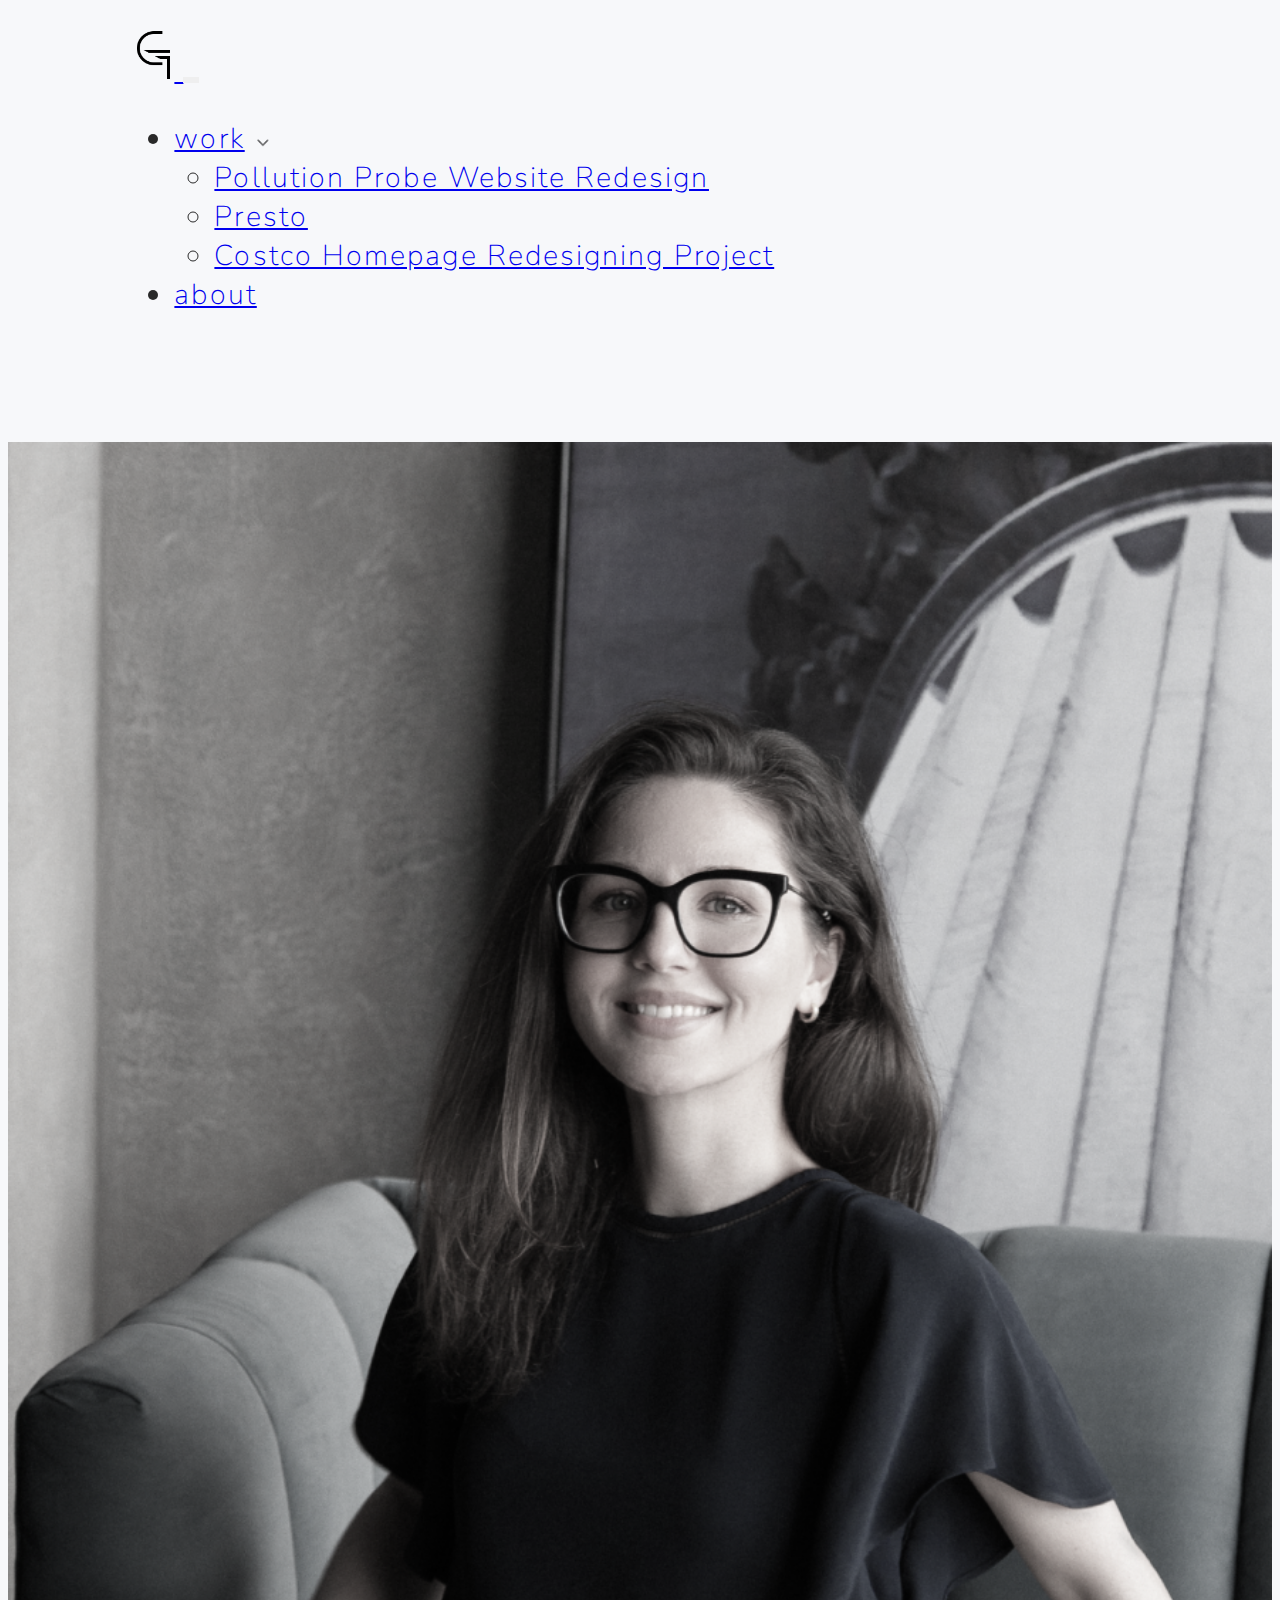
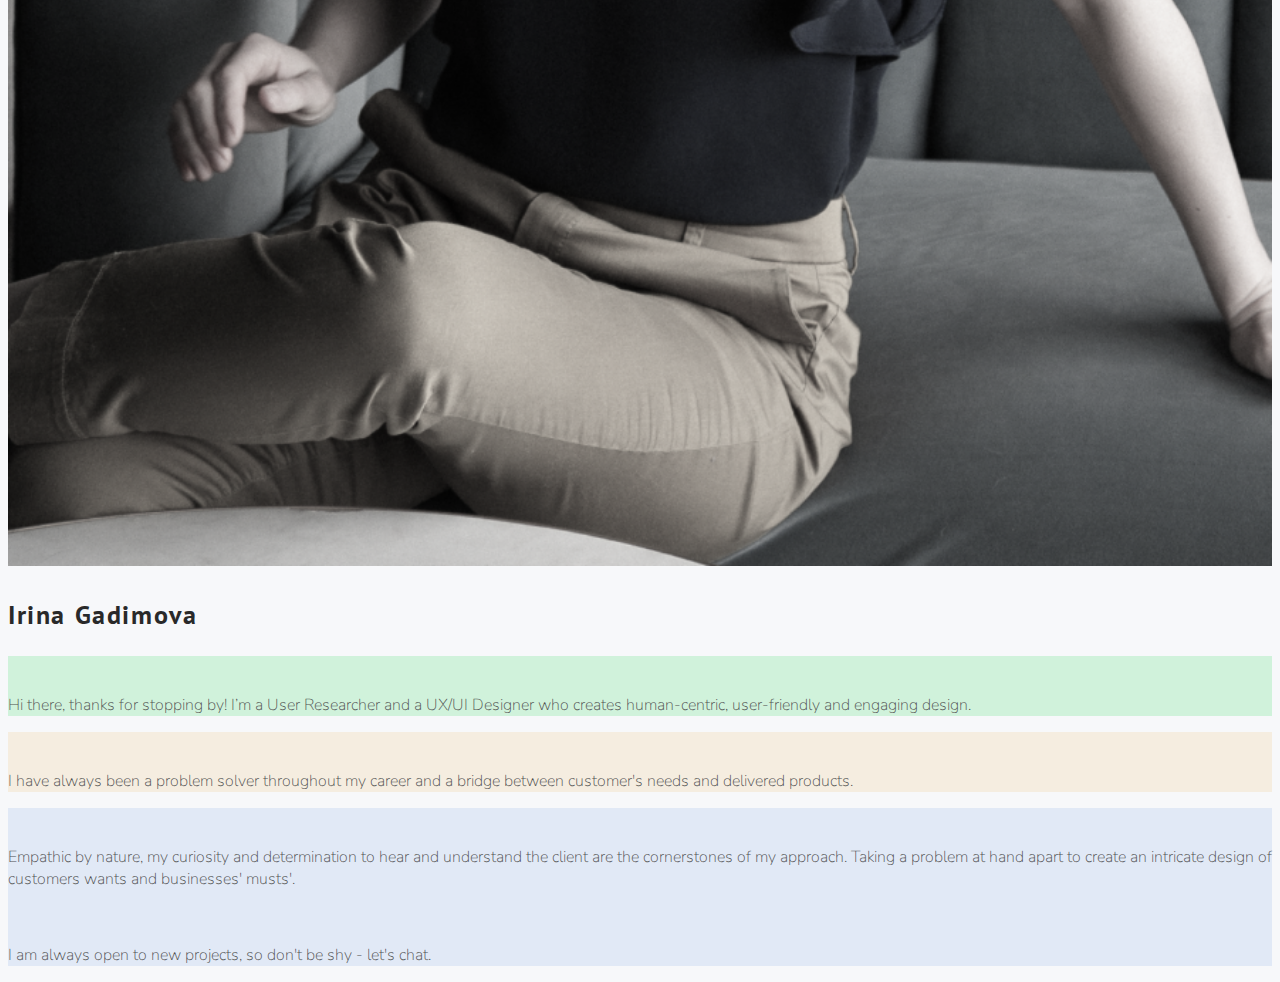
==== Views/about.html @ c242fa66 "changes" ====
<!DOCTYPE html>
<html lang="en">

<head>
    <meta charset="UTF-8">
    <meta http-equiv="X-UA-Compatible" content="IE=edge">
    <meta name="viewport" content="width=device-width, initial-scale=1.0">
    <!-- <link rel="stylesheet" href="https://cdn.jsdelivr.net/npm/uikit@3.7.1/dist/css/uikit.min.css" /> -->
    <!--Bootstrap CSS-->
    <link href="https://cdn.jsdelivr.net/npm/bootstrap@5.0.1/dist/css/bootstrap.min.css" rel="stylesheet"
        integrity="sha384-+0n0xVW2eSR5OomGNYDnhzAbDsOXxcvSN1TPprVMTNDbiYZCxYbOOl7+AMvyTG2x" crossorigin="anonymous">
    <title>IG UX/UI Designer</title>
    <link rel="stylesheet" href="../styles/style.css">
    <link rel="preconnect" href="https://fonts.gstatic.com">
    <link rel="icon" href="../Assets/Images/Logo.png">
    <link rel="preconnect" href="https://fonts.googleapis.com">
    <link rel="preconnect" href="https://fonts.gstatic.com" crossorigin>
    <link href="https://fonts.googleapis.com/css2?family=Nunito:wght@300;400;600;700;800&display=swap" rel="stylesheet">
    <link rel="preconnect" href="https://fonts.googleapis.com">
    <link rel="preconnect" href="https://fonts.gstatic.com" crossorigin>
    <link href="https://fonts.googleapis.com/css2?family=PT+Sans&display=swap" rel="stylesheet">
</head>

<body>
    <section class="main">

        <!--Header-->
        <nav class="navbar navbar-expand-lg navbar-light bg-light">
            <!--margin left here-->
            <div class="container-fluid">
                <a class="navbar-brand" href="../index.html">
                    <img src="../Assets/Images/Logo.png" alt="logo" width="40" height="50">
                </a>
                <button class="navbar-toggler" type="button" data-bs-toggle="collapse" data-bs-target="#navbarNav"
                    aria-controls="navbarNav" aria-expanded="false" aria-label="Toggle navigation">
                    <span class="navbar-toggler-icon"></span>
                </button>
                <div class="collapse navbar-collapse" id="navbarNav">
                    <ul class="navbar-nav ms-auto">
                        <!--ms-auto here to align right-->
                        <li class="nav-item dropdown">
                            <!-- <a class="nav-link active" aria-current="page" href="#">Work</a> -->
                            <a class="nav-link  dropdown-toggle" href="#" id="navbarDropdown" role="button"
                                data-bs-toggle="dropdown" aria-expanded="false">
                                work<img  style="opacity: 60%"id="chevron" src="../Assets/Images/chevron_down.png" alt="chevrone">
                            </a>
                            <ul class="dropdown-menu" aria-labelledby="navbarDropdown">
                                <li><a class="dropdown-item" href="../Views/PollutionProbe.html">Pollution Probe Website
                                        Redesign</a></li>
                                <li><a class="dropdown-item" href="../Views/presto.html">Presto</a></li>
                                <li><a class="dropdown-item" href="../Views/costco.html">Costco Homepage Redesigning
                                        Project</a></li>
                            </ul>
                        </li>
                        <li class="nav-item ">
                            <a class="nav-link active" href="../Views/about.html">about</a>
                        </li>
                    </ul>
                </div>
            </div>
        </nav>
    </section>

    <!--End of Header-->

    <!--Bio-->
    <div class="bio">
        <div class="row f1">
            <div class="offset-md-1 col-md-4 offset-lg-2 col-lg-3">
                <img class="image-fluid" src="../Assets/Images/Profile_img.png" alt="Irina_Gadimova"
                    style='width: 100%;'>
            </div>

            <div class="col-lg-6 col-md-6">
                <h3 class="f2">Irina Gadimova</h3>
                <p class="f3">Hi there, thanks for stopping by! I’m a User Researcher and a UX/UI Designer who
                    creates
                    human-centric, user-friendly
                    and engaging design.</p>

                <p class="f4">I have always been a problem solver throughout my career and a bridge between
                    customer's needs and
                    delivered products.</p>

                <div class="f5">
                    <p>Empathic by nature, my curiosity and determination to hear and understand the client are the
                        cornerstones of my
                        approach. Taking a problem at hand apart to create an intricate design of customers wants
                        and
                        businesses' musts'.</p>

                    <p>I am always open to new projects, so don't be shy - let's chat.</p>
                </div>
                <!-- <ul class="contact">
                    <h5 style=>CONTACT</h5>
                    <li>iriny.gadimova@gmail.com</li>
                    <h5>LINKS</h5>
                    <li>Rèsumè</li>
                    <li>LinkedIn</li>
                    <li>GitHub</li>
                </ul> -->
            </div>


        </div>
    </div>
    <!--End of Bio-->


    <script src="https://cdn.jsdelivr.net/npm/@popperjs/core@2.9.2/dist/umd/popper.min.js"
        integrity="sha384-IQsoLXl5PILFhosVNubq5LC7Qb9DXgDA9i+tQ8Zj3iwWAwPtgFTxbJ8NT4GN1R8p"
        crossorigin="anonymous"></script>
    <script src="https://cdn.jsdelivr.net/npm/bootstrap@5.0.1/dist/js/bootstrap.min.js"
        integrity="sha384-Atwg2Pkwv9vp0ygtn1JAojH0nYbwNJLPhwyoVbhoPwBhjQPR5VtM2+xf0Uwh9KtT"
        crossorigin="anonymous"></script>
    <script src="../Scripts/main.js"></script>


    </section>
</body>


</html>
---- styles/style.css ----
/* Global Styles */
html {
    font-size: 16px;
    letter-spacing: 2%;
    color: #292929;
}

body {
    font-family: 'Nunito', sans-serif;
    background-color: #F7F8FA;
}

.main {
    margin-left: 10%;
    margin-right: 10%;
}

h1 {
    font-weight: 100;
    font-size: 1.8rem;
    letter-spacing: 0.1rem;
    line-height: 140%;
}


h3 {
    font-size: 1.6rem;
    letter-spacing: 0.1rem;
    font-family: 'PT Sans', sans-serif;
    font-weight: 700;
}

h5 {
    font-size: 1rem;
    font-family: 'PT Sans', sans-serif;
    padding-top: 2rem;
    padding-bottom: 0.3rem;
    letter-spacing: 0.1rem;
}

h4 {
    padding: 1.5rem;
}

p {
    font-family: 'Nunito', sans-serif;
    ;
    font-weight: 200;
    font-size: 1rem;
    color: #4E4E4E;
    padding-top: 3%;
}

.f3-text {
    padding-left: 8%;
}

.f4-text {
    padding-right: 8%;
}

.f5-text {
    padding-left: 8%;
}

/* ul:not(.navbar-nav) {
    font-family: 'Lato', sans-serif;
    font-weight: 300;
    font-size: 1rem;
} */


.line-through {
    text-decoration: line-through 2px;
}



.bio ul {
    margin: 0px;
}

.bio ul h5 {
    padding-top: 1rem;

}

.bio li {
    list-style-type: none;
    padding: 0.5rem;
}



@media (max-width: 750px) {
    html {
        font-size: 16px;
    }
}

@media (max-width: 610px) {
    html {
        font-size: 12px;
    }


}

.dropdown-toggle::after {
    display: none;
}

/* End of Global Styles */



/* Navigation */
nav {
    letter-spacing: 0.130rem;
    font-size: 1.8rem;
    margin-top: 3%;
    margin-bottom: 1%;
    font-weight: 200;
}

.nav-link {
    padding-left: 0 !important;
    padding-right: 0 !important;
    margin-right: 40px !important;
}

.dropdown-menu {
    background-color: #F7F8FA;


}

button {
    margin-top: 1%;

}


/* End of Navigation */

/* Intro */

.container-intro {
    margin-bottom: 8rem;
}

/* End of Intro */
/* Hero Box */
.h5-homepage {
    margin-top: 5rem;
    color: grey;
}

#cn {
    height: 1.7rem;
    vertical-align: baseline;
}



.bounce:hover {
    animation: bounce 0.3s infinite 0.5s alternate;
    /* animation: name duration timing-function delay iteration-count direction fill-mode; */
}


.icons {
    transition: all 0.3s ease-in-out;

}

.icons:hover {
    transform: scale(1.2);
    cursor: pointer;
}

@keyframes bounce {
    0% {
        transform: translateY(0) rotateX(20deg);
    }

    100% {
        transform: translateY(-10px) rotateX(0deg);
    }
}



/* ff */
#chevron {
    height: 1.2rem;
    vertical-align: middle;
    margin-left: 0.5rem;
}

.chevron-right {
    height: 1.15rem;
    vertical-align: text-top;
}

.zoom {
    transition: 0.3s;
}

.zoom:hover {
    transform: scale(1.1);
    transition: all 0.3s ease-in-out;
}



/* End of Hero Box */


/* Footer */
.footer {
    transition-delay: 1s;
    margin-top: 10rem;
    transition-duration: 0.5s;
    opacity: 0;
    padding-bottom: 4rem
}

.project {
    font-size: 1.5rem;
    color: rgb(59, 59, 59);
    text-decoration: none;
}

.project:hover {
    font-weight: 500;
    color: black
}

.new-link a {
    text-decoration: none;
    border-bottom: 0.1rem solid #adaead;
    margin-top: 1rem;
    font-size: 1rem;
    color: #515459;
    transition: all 0.2s ease-in-out;

}

.new-link a:hover {
    border-bottom: 0.1rem solid #140871;
    color: #140871;
}

.btn.new-link {
    margin-left: 0px;
    padding: 0px;
}


.email-link {
    font-size: 1.1rem;
    text-decoration: none;
    text-transform: uppercase;
    color: rgb(62, 62, 62);
}

.email-link:hover {
    font-weight: 500;

    color: rgb(20, 20, 20);
}

.low_footer {
    background-color: #140871;
    text-align: center;
    margin-top: 10rem;
    padding-bottom: 1rem;

}

.h3-footer {
    padding-top: 2rem;
    padding-bottom: 3.5rem;
    color: #E6E9F8;
}

.email-link {
    color: #bec2d3;
    font-family: 'Nunito', sans-serif;
    text-transform: lowercase;
}

.email-link:hover {
    color: rgb(182, 187, 238);
}

.resume {
    margin-top: 0.5rem;
}

.email {
    margin-top: 1rem;
}



/* End of Footer */

/* Case Study Buttons */
.p-probe,
.presto,
.costco {
    text-decoration: none;
    text-transform: uppercase;
    font-weight: 500;
    transition: all 0.1s;
}

.p-probe img {
    transition: all 0.1s;
}

.p-probe:hover img {

    transform: scale(1.5);
}

.p-probe:hover,
.presto:hover,
.costco:hover {}

/* Cards */
.card {
    padding: 3rem;
    background-color: #F7F8FA;
    margin-top: 2rem;
    border: hidden;
}

.card h3 {
    padding-top: 10%;
}

/* End of Cards */

.pp-first {
    margin-top: 2.5rem;
    margin-bottom: 2.5rem;
}

.dropdown-menu {
    transition: all 0.5s;
}

/* About */
.bio {
    margin-top: 8rem;
}

ul contact {
    margin: 5%;
}

/* End of About */




/* Mobile view */
@media (max-width: 767px) {
    .bio .image-fluid {
        width: 50% !important;
    }
}


/* Animations */
.bio {
    transition: all 0.5s;
    opacity: 0;
}

.f1,
.f2,
.f3,
.f4,
.f5 {
    transition-duration: 0.7s;
    opacity: 0;
}

.f1 {
    transition-delay: 0;
}

.f2 {
    transition-delay: 0.2s;
}

.f3 {
    background-color: #D0F2DB;
    transition-delay: 0.4s;
}

.f4 {
    background-color: #F5EDE0;
    transition-delay: 0.6s;
}

.f5 {
    background-color: #E1E9F6;
    transition-delay: 0.8s;
}

.navbar-brand:hover {
    transform: scale(1.2);
    transition: all 0.2s;

}


/* EXPERIMENTAL */

.ig {
    font-weight: bold;
    color: #140871;
    background-image: -webkit-linear-gradient(92deg, #1eff00, #ff0202);
    -webkit-background-clip: text;
    -webkit-text-fill-color: transparent;
    -webkit-animation: hue 6s infinite linear;
}

@-webkit-keyframes hue {
    from {
        -webkit-filter: hue-rotate(0deg);
    }

    to {
        -webkit-filter: hue-rotate(360deg);
    }
}

@media (max-width: 500px) {
    .brand_icon {
        width: 30px;
        height: 35px;
    }
}

.navbar-light .navbar-toggler {
    color: rgb(0 0 0 / 0%);
    border-color: rgba(255, 255, 255, 0);
}

.navbar-toggler {
    font-size: 2.0rem !important;
}
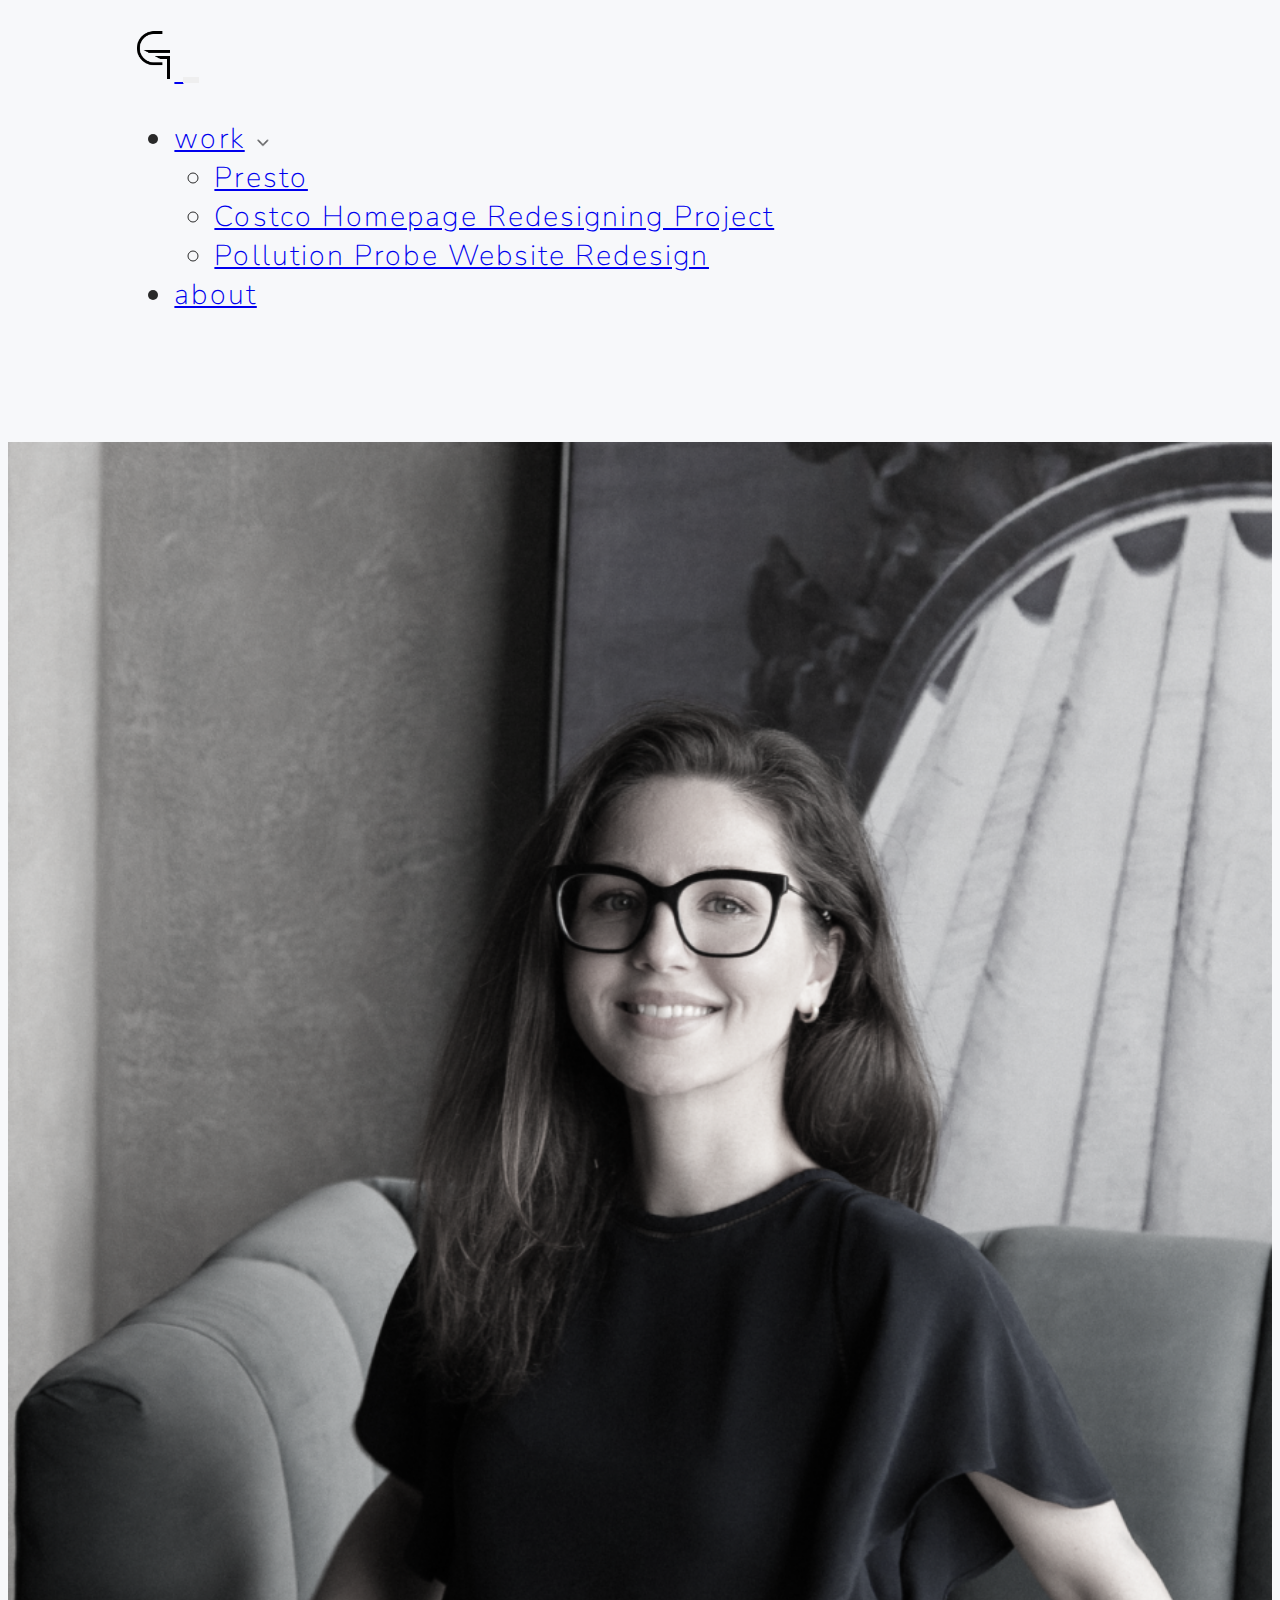
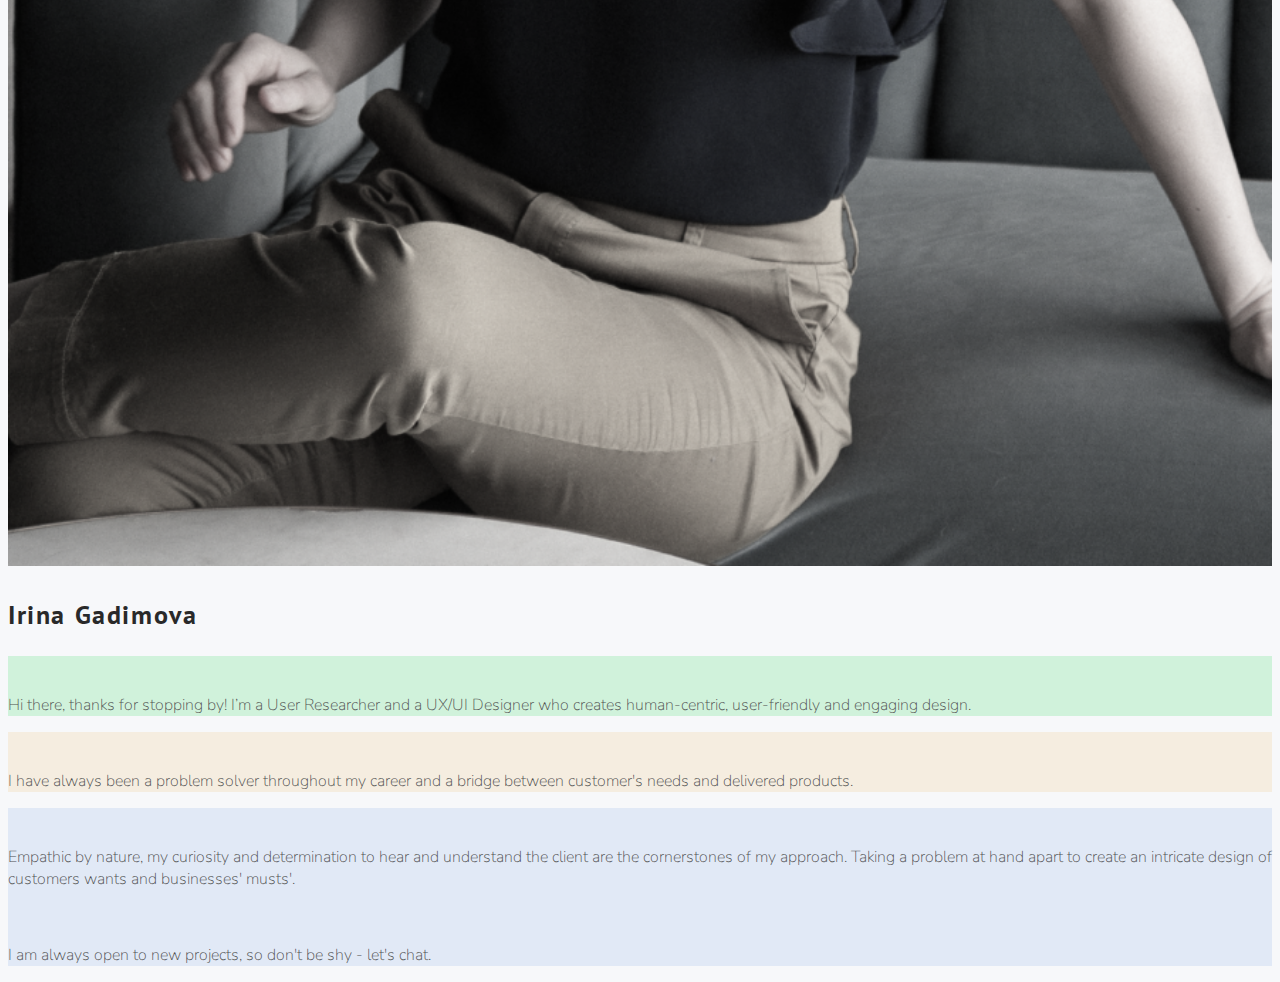
==== commit 61a6bed9: "fixed issues with ul" ====
--- a/Views/about.html
+++ b/Views/about.html
@@ -42,14 +42,15 @@
                             <!-- <a class="nav-link active" aria-current="page" href="#">Work</a> -->
                             <a class="nav-link  dropdown-toggle" href="#" id="navbarDropdown" role="button"
                                 data-bs-toggle="dropdown" aria-expanded="false">
-                                work<img  style="opacity: 60%"id="chevron" src="../Assets/Images/chevron_down.png" alt="chevrone">
+                                work<img style="opacity: 60%" id="chevron" src="../Assets/Images/chevron_down.png"
+                                    alt="chevrone">
                             </a>
                             <ul class="dropdown-menu" aria-labelledby="navbarDropdown">
-                                <li><a class="dropdown-item" href="../Views/PollutionProbe.html">Pollution Probe Website
+                                <li><a class="dropdown-item" href="./presto.html">Presto</a></li>
+                                <li><a class="dropdown-item" href="./costco.html">Costco Homepage Redesigning
+                                        Project</a></li>
+                                <li><a class="dropdown-item" href="./PollutionProbe.html">Pollution Probe Website
                                         Redesign</a></li>
-                                <li><a class="dropdown-item" href="../Views/presto.html">Presto</a></li>
-                                <li><a class="dropdown-item" href="../Views/costco.html">Costco Homepage Redesigning
-                                        Project</a></li>
                             </ul>
                         </li>
                         <li class="nav-item ">
--- a/styles/style.css
+++ b/styles/style.css
@@ -223,7 +223,6 @@
     margin-top: 10rem;
     transition-duration: 0.5s;
     opacity: 0;
-    padding-bottom: 4rem
 }
 
 .project {
@@ -455,4 +454,58 @@
 
 .navbar-toggler {
     font-size: 2.0rem !important;
+}
+
+.footer_lets {
+    font-family: Avenir Next;
+    font-style: normal;
+    font-weight: 500;
+    font-size: 2.5rem;
+    text-transform: capitalize;
+    color: #140871;
+}
+
+.footer_contact {
+    font-family: Avenir Next;
+    font-style: normal;
+    font-weight: normal;
+    font-size: 1.3rem;
+    letter-spacing: 0.05em;
+    color: #140871;
+    margin-bottom: 3.5rem;
+    margin-top: 1.5rem;
+}
+
+.footer_contact .email {
+    font-family: Avenir Next;
+    font-style: normal;
+    font-weight: normal;
+    font-size: 1.3rem;
+    text-decoration-line: underline;
+    text-transform: lowercase;
+    color: #000000;
+    margin-left: 1.5rem;
+}
+
+.footer_contact .email:hover {
+    color: #4E4E4E
+}
+
+.lower_footer {
+    color: #F7F8FA;
+    background: #140871;
+}
+
+.lower_footer .join {
+    margin-top: 3rem;
+    margin-bottom: 2rem;
+    font-family: Avenir Next;
+    font-style: normal;
+    font-weight: 500;
+    font-size: 1.3rem;
+    text-transform: lowercase;
+}
+
+.lower_footer .links {
+    margin-bottom: 4rem;
 }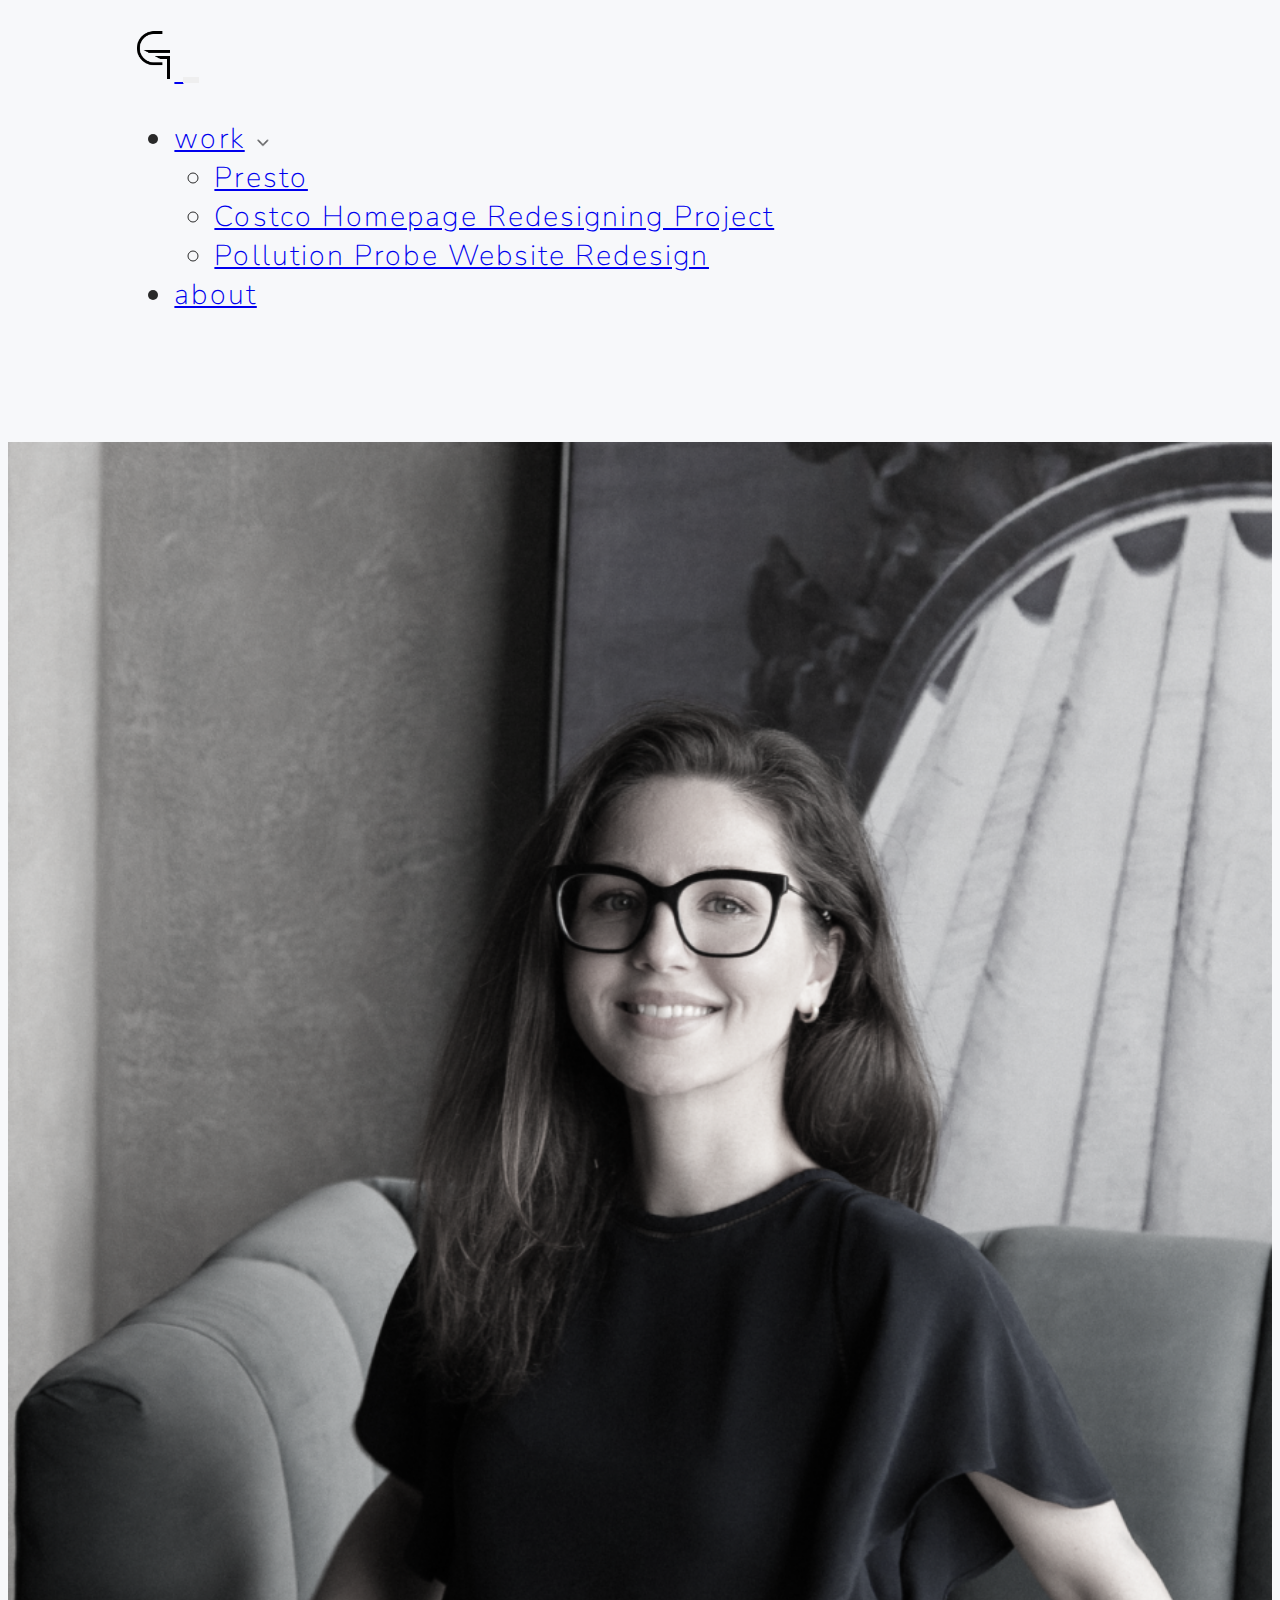
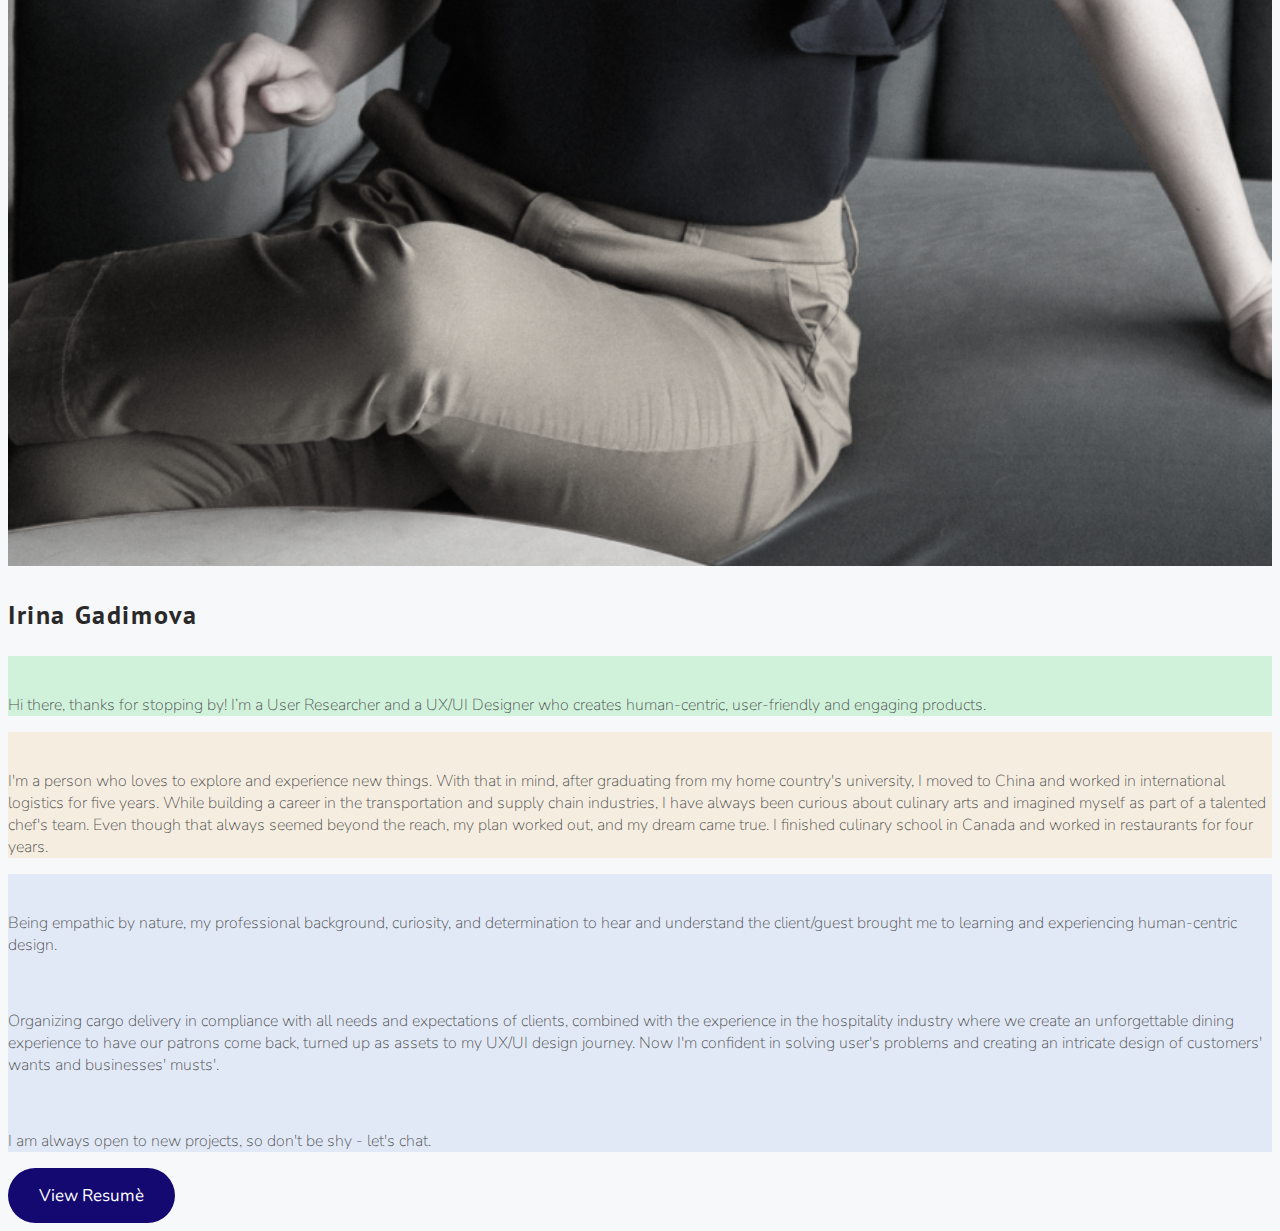
==== commit 0db6bbe2: "added bio" ====
--- a/Views/about.html
+++ b/Views/about.html
@@ -5,11 +5,9 @@
     <meta charset="UTF-8">
     <meta http-equiv="X-UA-Compatible" content="IE=edge">
     <meta name="viewport" content="width=device-width, initial-scale=1.0">
-    <!-- <link rel="stylesheet" href="https://cdn.jsdelivr.net/npm/uikit@3.7.1/dist/css/uikit.min.css" /> -->
-    <!--Bootstrap CSS-->
+    <title>IG UX/UI Designer</title>
     <link href="https://cdn.jsdelivr.net/npm/bootstrap@5.0.1/dist/css/bootstrap.min.css" rel="stylesheet"
         integrity="sha384-+0n0xVW2eSR5OomGNYDnhzAbDsOXxcvSN1TPprVMTNDbiYZCxYbOOl7+AMvyTG2x" crossorigin="anonymous">
-    <title>IG UX/UI Designer</title>
     <link rel="stylesheet" href="../styles/style.css">
     <link rel="preconnect" href="https://fonts.gstatic.com">
     <link rel="icon" href="../Assets/Images/Logo.png">
@@ -19,6 +17,7 @@
     <link rel="preconnect" href="https://fonts.googleapis.com">
     <link rel="preconnect" href="https://fonts.gstatic.com" crossorigin>
     <link href="https://fonts.googleapis.com/css2?family=PT+Sans&display=swap" rel="stylesheet">
+    
 </head>
 
 <body>
@@ -77,21 +76,29 @@
                 <p class="f3">Hi there, thanks for stopping by! I’m a User Researcher and a UX/UI Designer who
                     creates
                     human-centric, user-friendly
-                    and engaging design.</p>
+                    and engaging products.</p>
 
-                <p class="f4">I have always been a problem solver throughout my career and a bridge between
-                    customer's needs and
-                    delivered products.</p>
+                <p class="f4">I'm a person who loves to explore and experience new things. With that in mind, after graduating from my home country's
+                university, I moved to China and worked in international logistics for five years. While building a career in the
+                transportation and supply chain industries, I have always been curious about culinary arts and imagined myself as part
+                of a talented chef's team. Even though that always seemed beyond the reach, my plan worked out, and my dream came true.
+                I finished culinary school in Canada and worked in restaurants for four years.</p>
 
                 <div class="f5">
-                    <p>Empathic by nature, my curiosity and determination to hear and understand the client are the
-                        cornerstones of my
-                        approach. Taking a problem at hand apart to create an intricate design of customers wants
-                        and
-                        businesses' musts'.</p>
+                    <p>Being empathic by nature, my professional background, curiosity, and determination to hear and understand the
+                    client/guest brought me to learning and experiencing human-centric design.</p>
+
+                    <p>Organizing cargo delivery in compliance with all needs and expectations of clients, combined with the experience in the
+                    hospitality industry where we create an unforgettable dining experience to have our patrons come back, turned up as
+                    assets to my UX/UI design journey. Now I'm confident in solving user's problems and creating an intricate design of
+                    customers' wants and businesses' musts'.</p>
 
                     <p>I am always open to new projects, so don't be shy - let's chat.</p>
                 </div>
+                <div>
+                    <a href="#" class="myButton">View Resumè</a>
+                </div>
+
                 <!-- <ul class="contact">
                     <h5 style=>CONTACT</h5>
                     <li>iriny.gadimova@gmail.com</li>
--- a/styles/style.css
+++ b/styles/style.css
@@ -360,6 +360,28 @@
 ul contact {
     margin: 5%;
 }
+
+.myButton {
+	background-color:#140871;
+	border-radius:42px;
+	display:inline-block;
+	cursor:pointer;
+	color:#ffffff;
+	font-family:'Nunito', sans-serif;
+	font-size:17px;
+	padding:16px 31px;
+	text-decoration:none;
+}
+.myButton:hover {
+	background-color:#5cbf2a;
+    color: white;
+}
+.myButton:active {
+	position:relative;
+	top:1px;
+}
+
+        
 
 /* End of About */
 
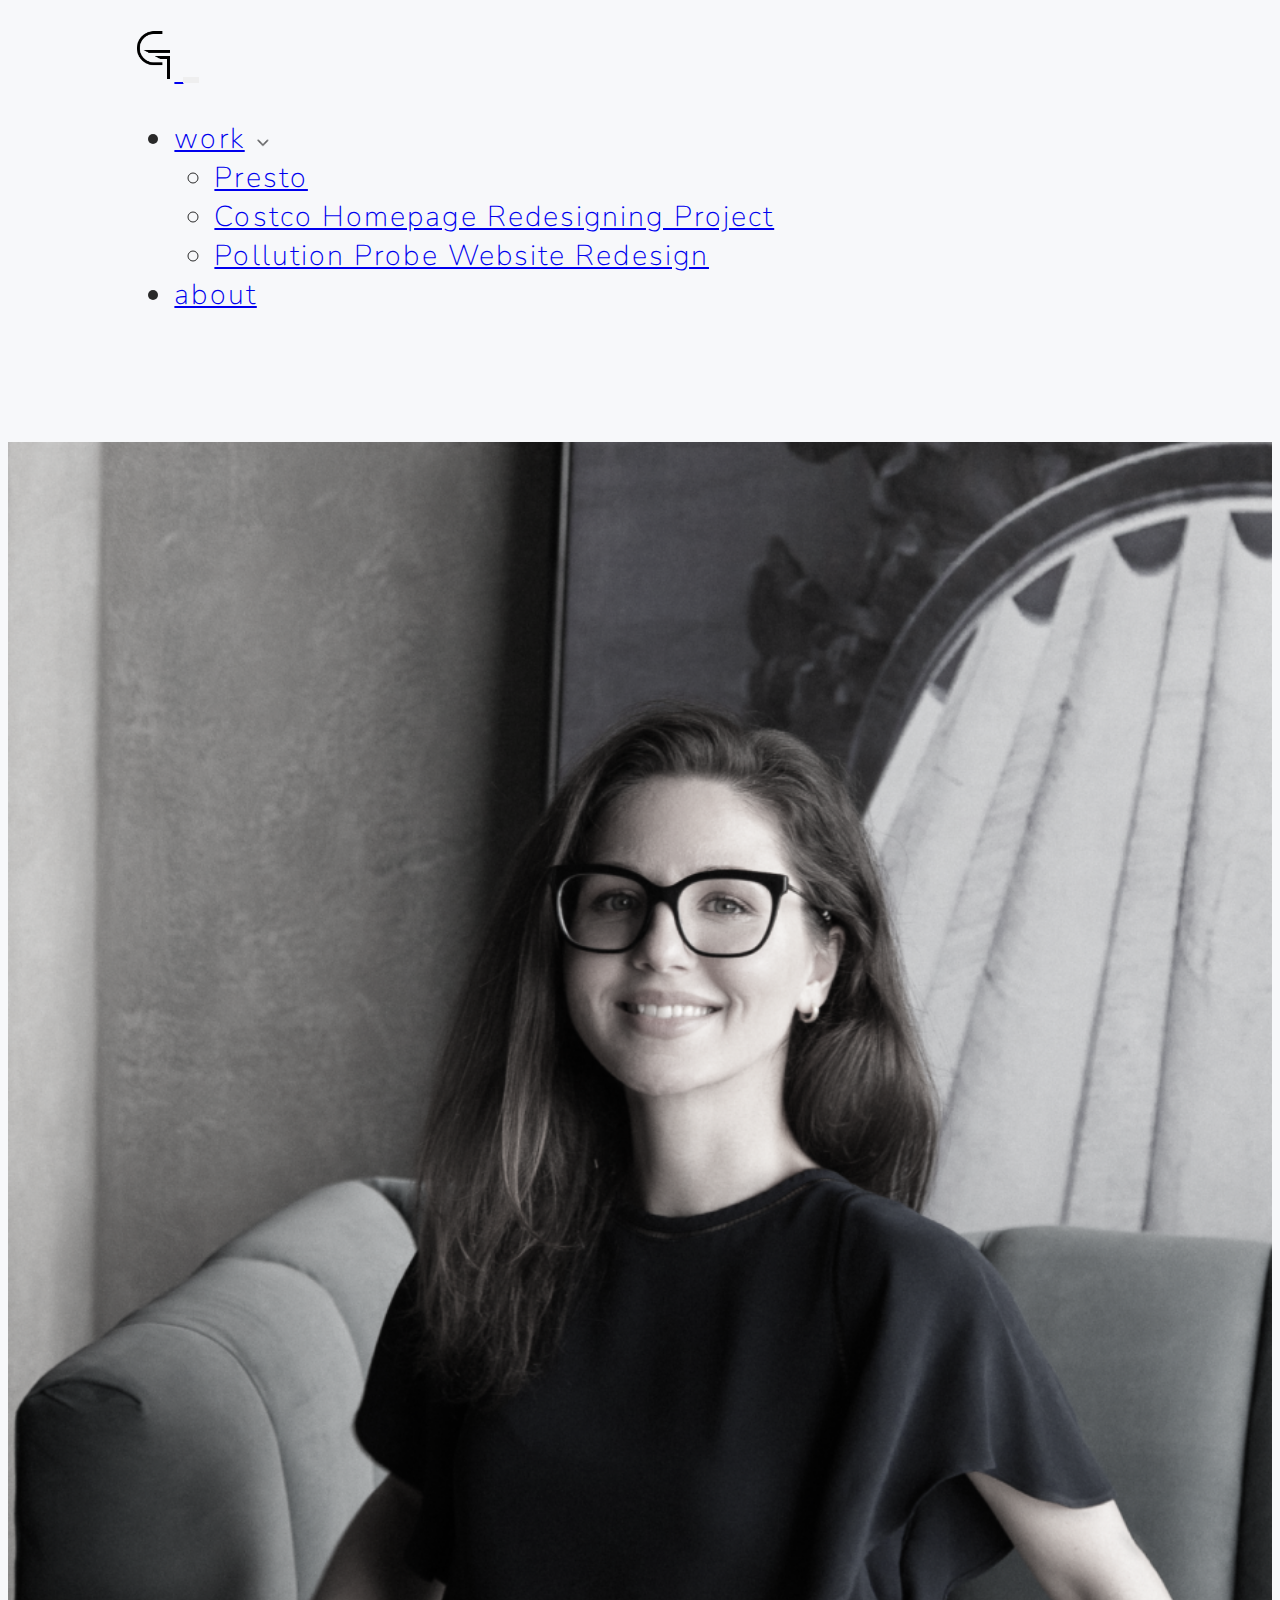
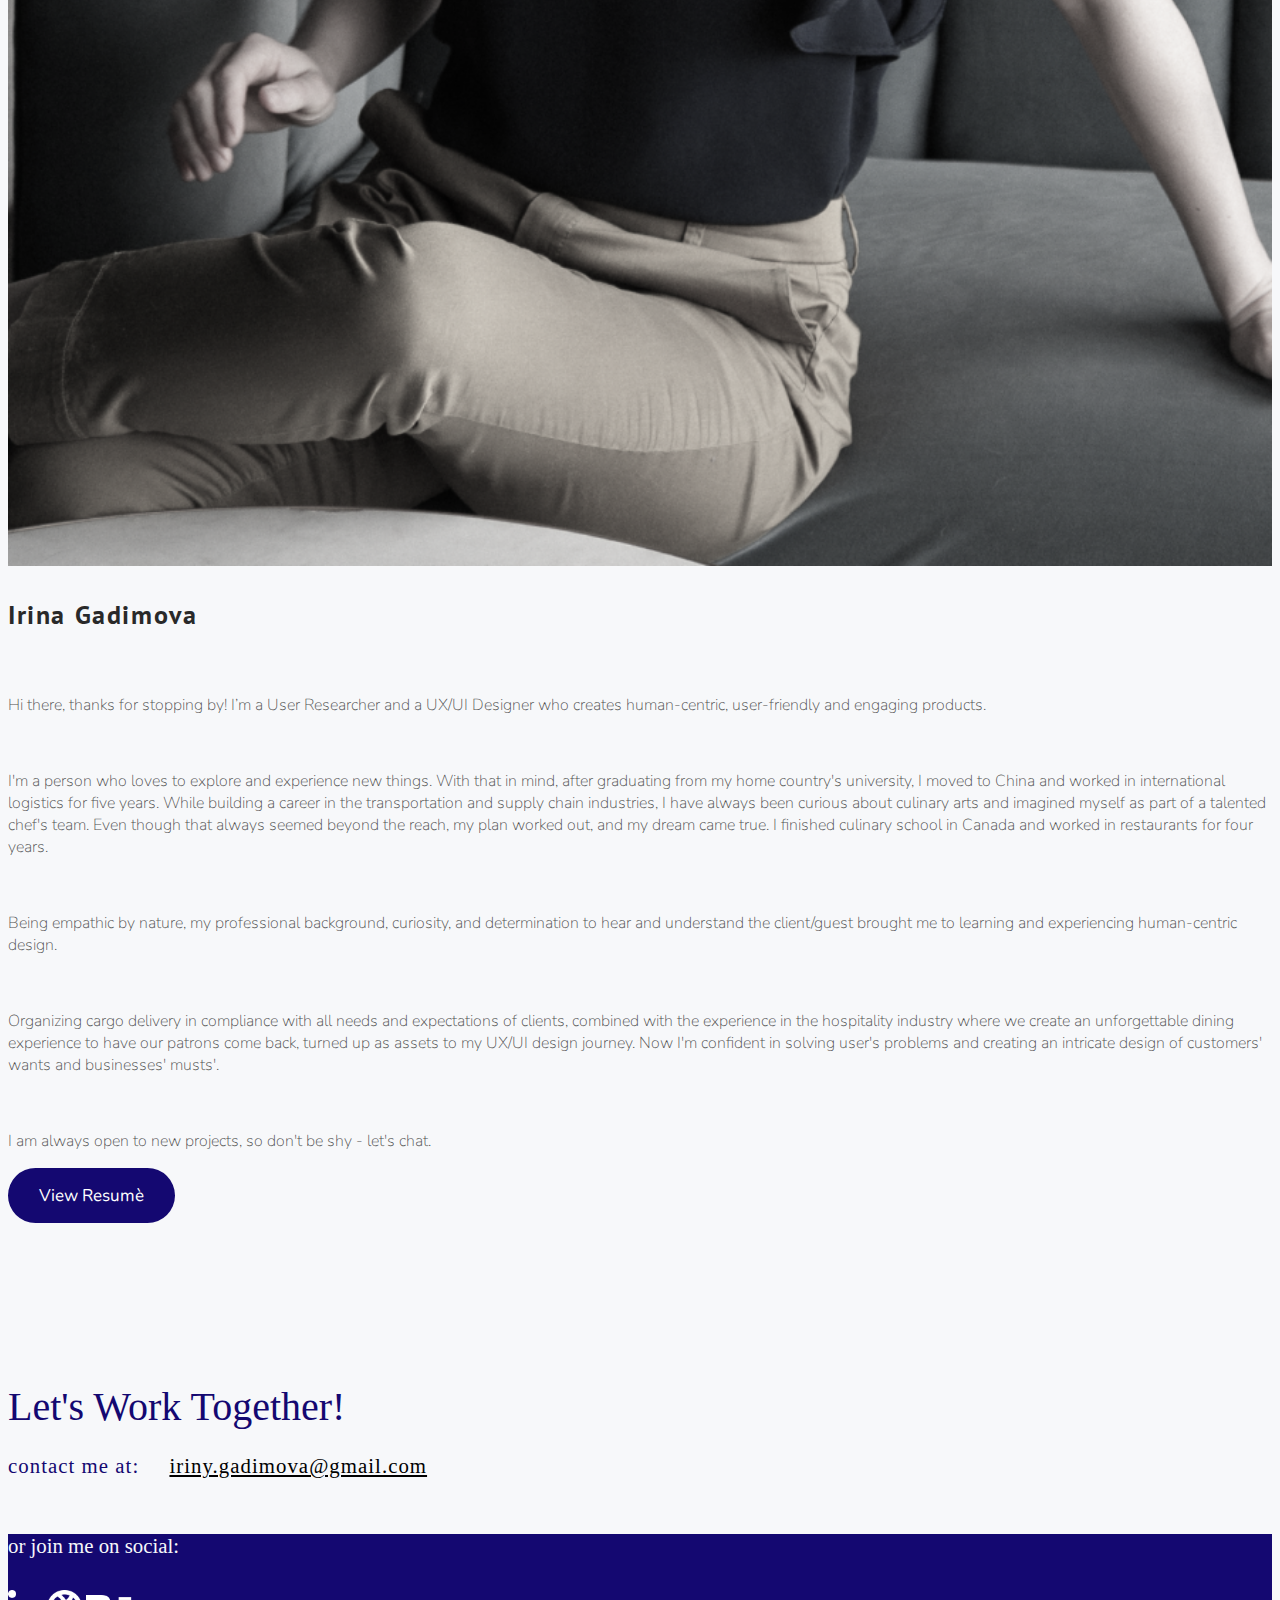
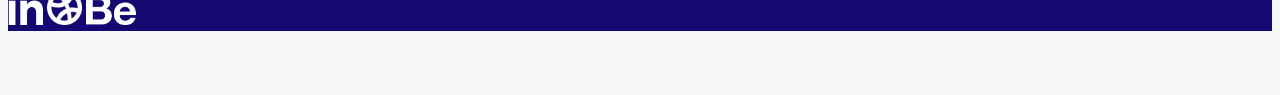
==== commit 25a42ad3: "added footer + changed persona imgs" ====
--- a/Views/about.html
+++ b/Views/about.html
@@ -17,7 +17,7 @@
     <link rel="preconnect" href="https://fonts.googleapis.com">
     <link rel="preconnect" href="https://fonts.gstatic.com" crossorigin>
     <link href="https://fonts.googleapis.com/css2?family=PT+Sans&display=swap" rel="stylesheet">
-    
+
 </head>
 
 <body>
@@ -78,20 +78,28 @@
                     human-centric, user-friendly
                     and engaging products.</p>
 
-                <p class="f4">I'm a person who loves to explore and experience new things. With that in mind, after graduating from my home country's
-                university, I moved to China and worked in international logistics for five years. While building a career in the
-                transportation and supply chain industries, I have always been curious about culinary arts and imagined myself as part
-                of a talented chef's team. Even though that always seemed beyond the reach, my plan worked out, and my dream came true.
-                I finished culinary school in Canada and worked in restaurants for four years.</p>
+                <p class="f4">I'm a person who loves to explore and experience new things. With that in mind, after
+                    graduating from my home country's
+                    university, I moved to China and worked in international logistics for five years. While building a
+                    career in the
+                    transportation and supply chain industries, I have always been curious about culinary arts and
+                    imagined myself as part
+                    of a talented chef's team. Even though that always seemed beyond the reach, my plan worked out, and
+                    my dream came true.
+                    I finished culinary school in Canada and worked in restaurants for four years.</p>
 
                 <div class="f5">
-                    <p>Being empathic by nature, my professional background, curiosity, and determination to hear and understand the
-                    client/guest brought me to learning and experiencing human-centric design.</p>
+                    <p>Being empathic by nature, my professional background, curiosity, and determination to hear and
+                        understand the
+                        client/guest brought me to learning and experiencing human-centric design.</p>
 
-                    <p>Organizing cargo delivery in compliance with all needs and expectations of clients, combined with the experience in the
-                    hospitality industry where we create an unforgettable dining experience to have our patrons come back, turned up as
-                    assets to my UX/UI design journey. Now I'm confident in solving user's problems and creating an intricate design of
-                    customers' wants and businesses' musts'.</p>
+                    <p>Organizing cargo delivery in compliance with all needs and expectations of clients, combined with
+                        the experience in the
+                        hospitality industry where we create an unforgettable dining experience to have our patrons come
+                        back, turned up as
+                        assets to my UX/UI design journey. Now I'm confident in solving user's problems and creating an
+                        intricate design of
+                        customers' wants and businesses' musts'.</p>
 
                     <p>I am always open to new projects, so don't be shy - let's chat.</p>
                 </div>
@@ -114,6 +122,39 @@
     </div>
     <!--End of Bio-->
 
+    <!-- Footer -->
+    <div class="footer">
+        <div class="row">
+            <div class="d-flex justify-content-center footer_lets">
+                <span>Let's work together!</span>
+            </div>
+            <div class="d-flex justify-content-center footer_contact">
+                <span>contact me at: <a href="mailto:iriny.gadimova@gmail.com"
+                        class="email">iriny.gadimova@gmail.com</a></span>
+            </div>
+        </div>
+    </div>
+    <div class="row lower_footer">
+        <div class="col-1 col-md-4"></div>
+        <div class="col-10 col-md-4">
+            <div class="d-flex justify-content-center join">
+                <span>or join me on social:</span>
+            </div>
+            <div class="d-flex justify-content-evenly links">
+                <a class="navbar-brand" target="_blank" href="https://www.linkedin.com/in/irinagadimova/">
+                    <img src="../Assets/Images/linkedin_icon.png" alt="logo" width="35" height="35">
+                </a>
+                <a class="navbar-brand" target="_blank" href="https://dribbble.com/Irinagdm/shots">
+                    <img src="../Assets/Images/dribbble_icon.png" alt="logo" width="35" height="35">
+                </a>
+                <a class="navbar-brand" target="_blank" href="https://www.behance.net/irinagadimova">
+                    <img src="../Assets/Images/behance-icon.png" alt="logo" width="50" height="30">
+                </a>
+            </div>
+        </div>
+        <div class="col-1 col-md-4"></div>
+    </div>
+
 
     <script src="https://cdn.jsdelivr.net/npm/@popperjs/core@2.9.2/dist/umd/popper.min.js"
         integrity="sha384-IQsoLXl5PILFhosVNubq5LC7Qb9DXgDA9i+tQ8Zj3iwWAwPtgFTxbJ8NT4GN1R8p"
--- a/styles/style.css
+++ b/styles/style.css
@@ -236,7 +236,13 @@
     color: black
 }
 
-.new-link a {
+@media (max-width: 550px) {
+    .project {
+        font-size: 1.2rem;
+    }
+}
+
+project .new-link a {
     text-decoration: none;
     border-bottom: 0.1rem solid #adaead;
     margin-top: 1rem;
@@ -362,26 +368,28 @@
 }
 
 .myButton {
-	background-color:#140871;
-	border-radius:42px;
-	display:inline-block;
-	cursor:pointer;
-	color:#ffffff;
-	font-family:'Nunito', sans-serif;
-	font-size:17px;
-	padding:16px 31px;
-	text-decoration:none;
-}
+    background-color: #140871;
+    border-radius: 42px;
+    display: inline-block;
+    cursor: pointer;
+    color: #ffffff;
+    font-family: 'Nunito', sans-serif;
+    font-size: 17px;
+    padding: 16px 31px;
+    text-decoration: none;
+}
+
 .myButton:hover {
-	background-color:#5cbf2a;
+    background-color: #5cbf2a;
     color: white;
 }
+
 .myButton:active {
-	position:relative;
-	top:1px;
-}
-
-        
+    position: relative;
+    top: 1px;
+}
+
+
 
 /* End of About */
 
@@ -420,17 +428,14 @@
 }
 
 .f3 {
-    background-color: #D0F2DB;
     transition-delay: 0.4s;
 }
 
 .f4 {
-    background-color: #F5EDE0;
     transition-delay: 0.6s;
 }
 
 .f5 {
-    background-color: #E1E9F6;
     transition-delay: 0.8s;
 }
 
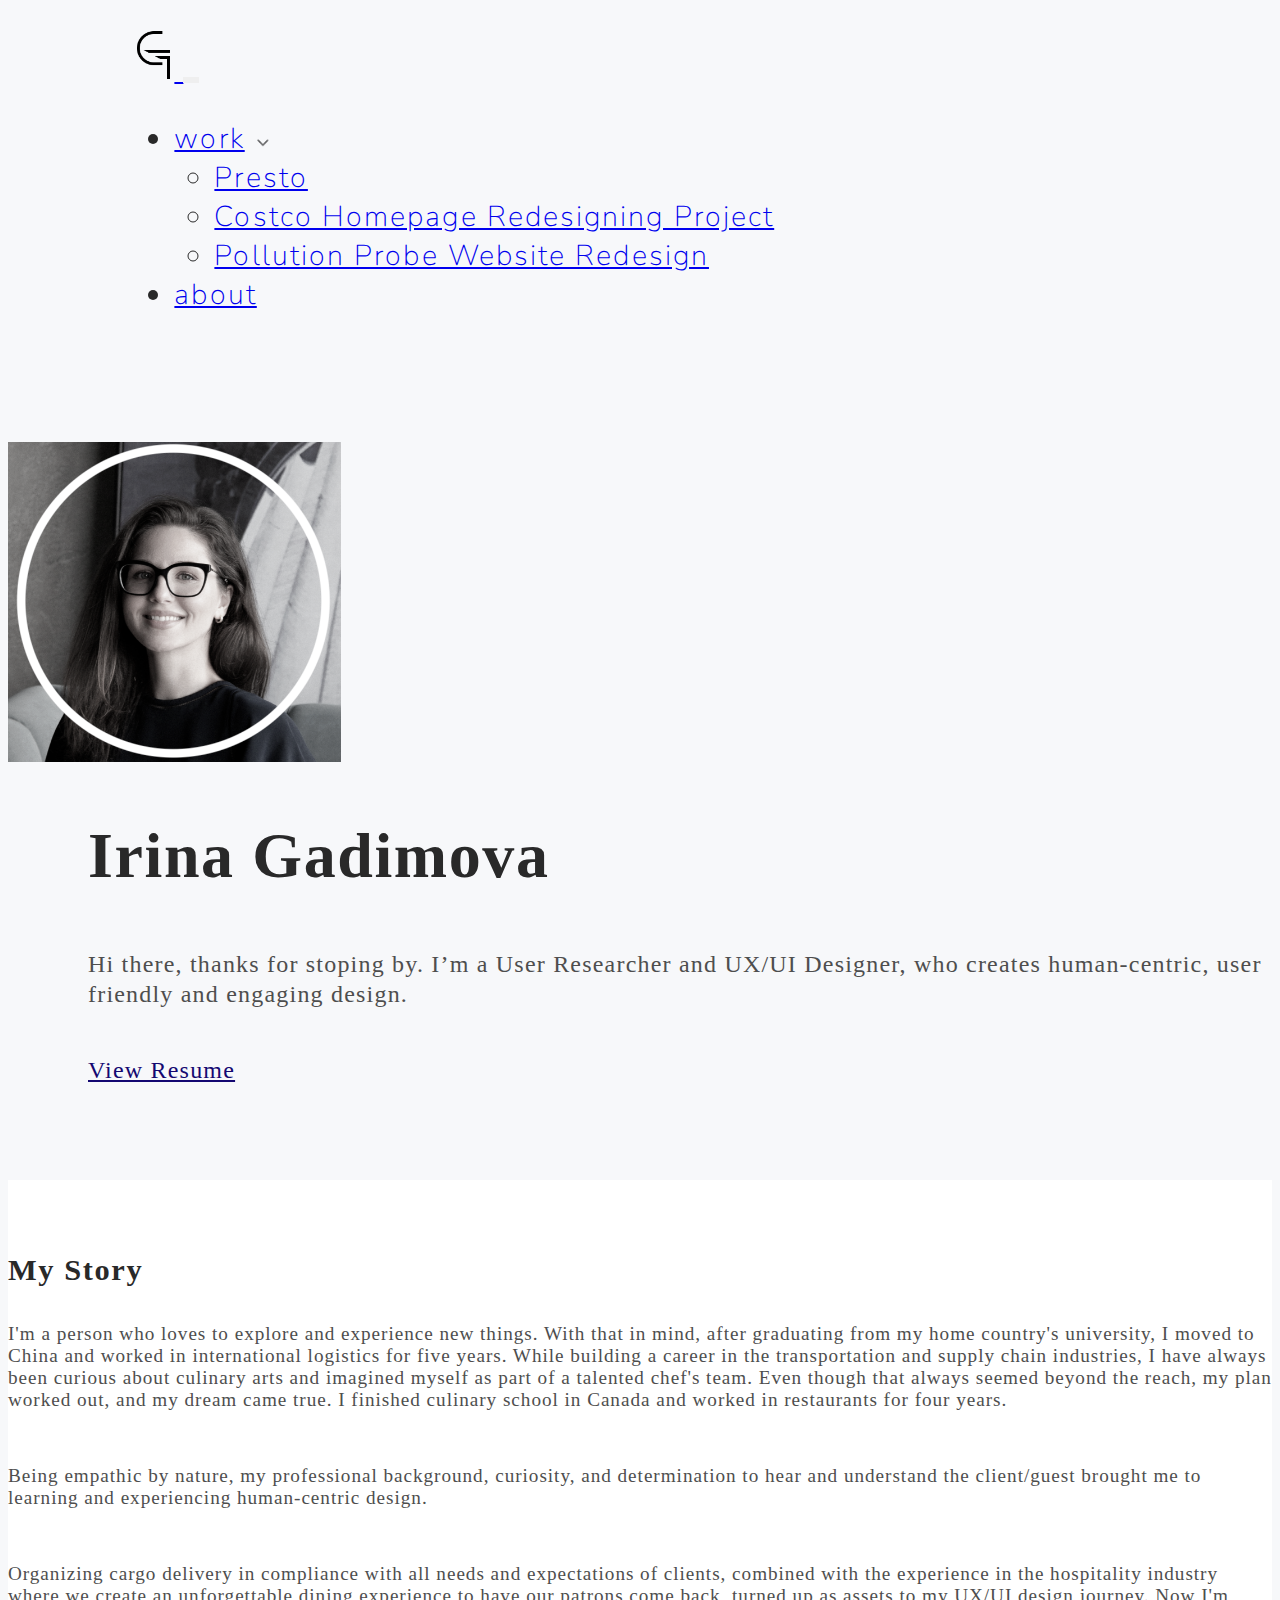
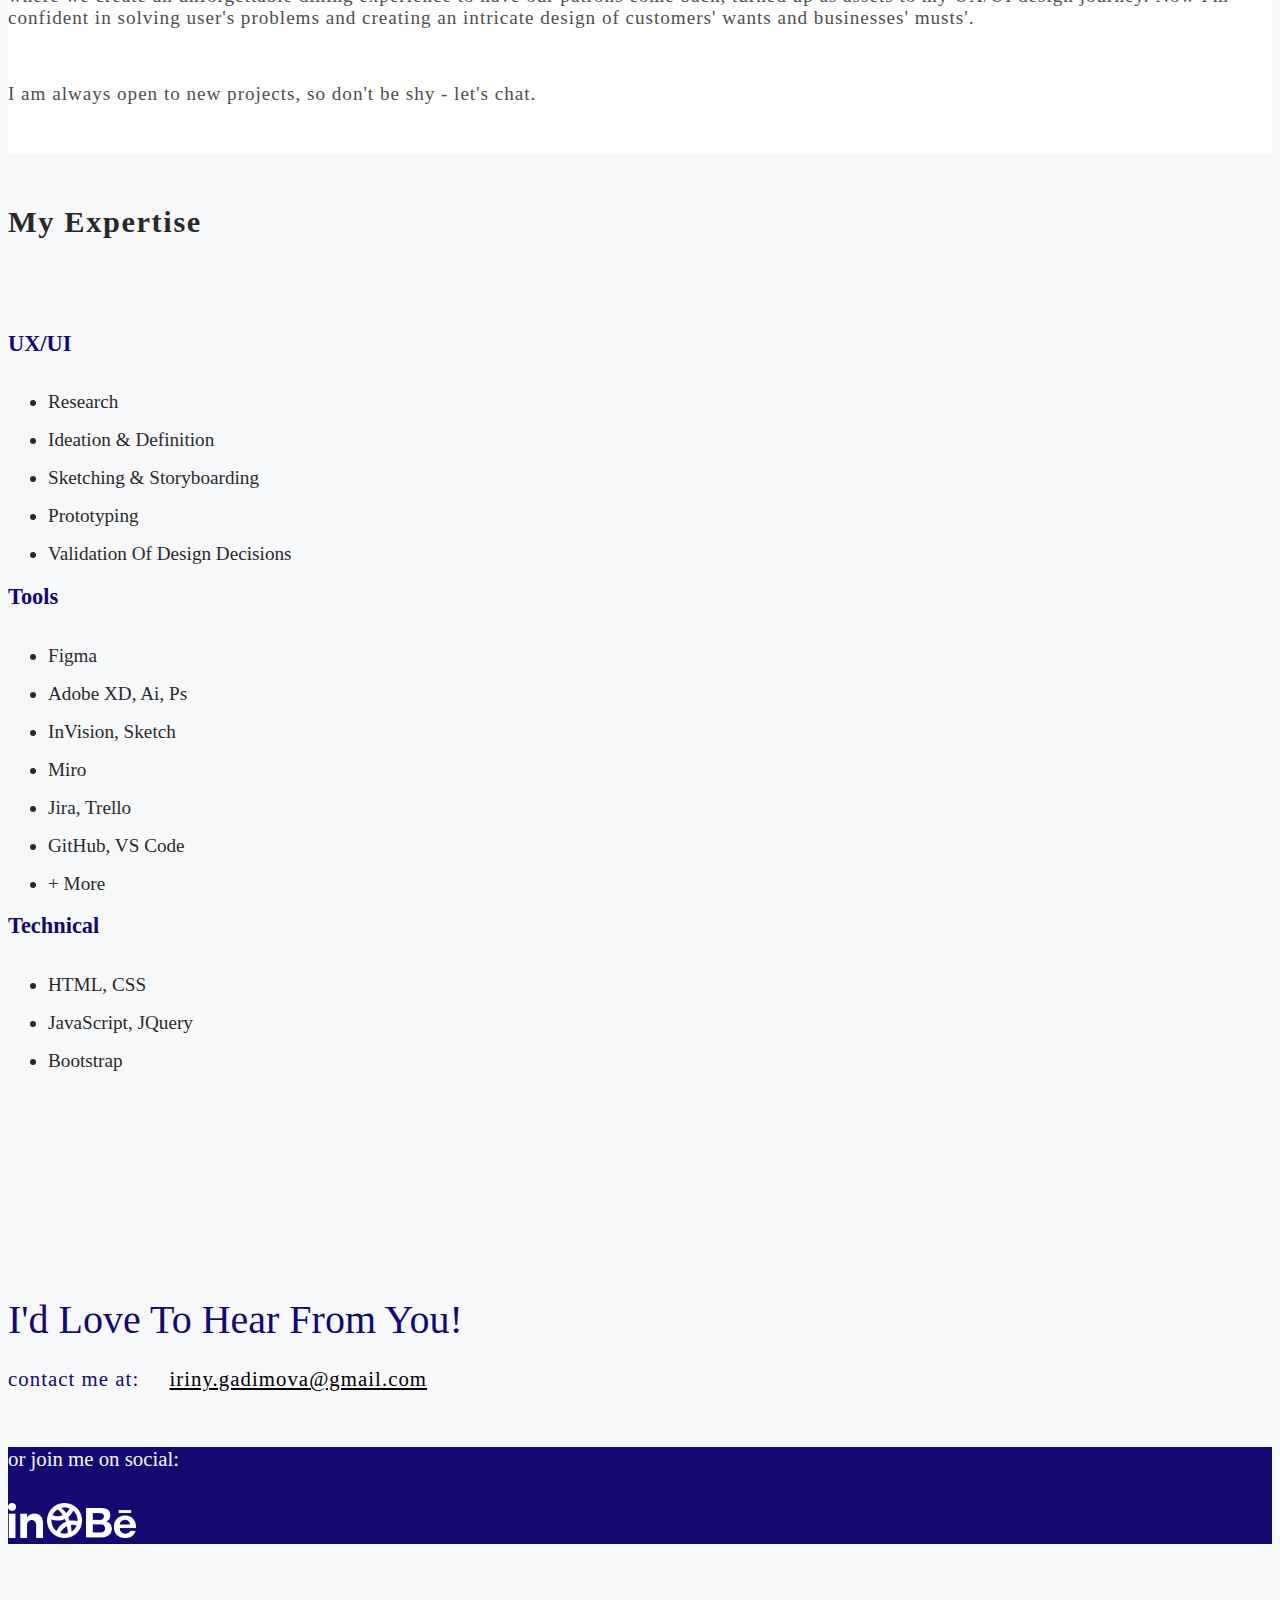
==== commit 31d7953d: "about fixed" ====
--- a/Views/about.html
+++ b/Views/about.html
@@ -9,6 +9,7 @@
     <link href="https://cdn.jsdelivr.net/npm/bootstrap@5.0.1/dist/css/bootstrap.min.css" rel="stylesheet"
         integrity="sha384-+0n0xVW2eSR5OomGNYDnhzAbDsOXxcvSN1TPprVMTNDbiYZCxYbOOl7+AMvyTG2x" crossorigin="anonymous">
     <link rel="stylesheet" href="../styles/style.css">
+    <link rel="stylesheet" href="../styles/about.css">
     <link rel="preconnect" href="https://fonts.gstatic.com">
     <link rel="icon" href="../Assets/Images/Logo.png">
     <link rel="preconnect" href="https://fonts.googleapis.com">
@@ -63,70 +64,155 @@
 
     <!--End of Header-->
 
+    <!-- Bio Top Part -->
+    <div class="row top_row">
+        <div class="col-3 offset-2">
+            <img class="image-fluid pic" src="../Assets/Images/Profile_img.png" alt="Irina_Gadimova">
+        </div>
+        <div class="col-5 right">
+            <h1 class='IG'>Irina Gadimova</h1>
+            <span class="intro">Hi there, thanks for stoping by. I’m a User Researcher and UX/UI Designer, who creates
+                human-centric, user friendly and
+                engaging design.</span>
+            <a href="" class="resume">View Resume</a>
+        </div>
+    </div>
+
+
+    <div class="container-fluid w-100 white">
+        <div class="col-9 offset-2">
+            <h1 class='story'>My Story</h1>
+            <span class="par">I'm a person who loves to explore and experience new things. With that in mind, after
+                graduating from my home country's
+                university, I moved to China and worked in international logistics for five years. While building a
+                career in the
+                transportation and supply chain industries, I have always been curious about culinary arts and imagined
+                myself as part
+                of a talented chef's team. Even though that always seemed beyond the reach, my plan worked out, and my
+                dream came true.
+                I finished culinary school in Canada and worked in restaurants for four years.
+            </span>
+            <br>
+            <span class="par">
+                Being empathic by nature, my professional background, curiosity, and determination to hear and
+                understand the
+                client/guest brought me to learning and experiencing human-centric design.
+            </span>
+            <br>
+            <span class="par">Organizing cargo delivery in compliance with all needs and expectations of clients,
+                combined with the experience in the
+                hospitality industry where we create an unforgettable dining experience to have our patrons come back,
+                turned up as
+                assets to my UX/UI design journey. Now I'm confident in solving user's problems and creating an
+                intricate design of
+                customers' wants and businesses' musts'.</span>
+            <br>
+            <span class="par">I am always open to new projects, so don't be shy - let's chat.
+            </span>
+        </div>
+    </div>
+
+    <div class="row bot_row">
+        <div class="col-9 offset-2">
+            <h1 class='story'>My Expertise</h1>
+        </div>
+        <div class="col-9 offset-2">
+            <div class="d-flex justify-content-between skillz">
+                <div class="list">
+                    <h2 class="title">UX/UI</h2>
+                    <ul>
+                        <li>Research</li>
+                        <li>Ideation & Definition</li>
+                        <li>Sketching & Storyboarding</li>
+                        <li>Prototyping</li>
+                        <li>Validation of design decisions</li>
+                    </ul>
+                </div>
+
+                <div class="list">
+                    <h2 class="title">Tools</h2>
+                    <ul>
+                        <li>Figma</li>
+                        <li>Adobe XD, Ai, Ps</li>
+                        <li>InVision, Sketch</li>
+                        <li>Miro</li>
+                        <li>Jira, Trello</li>
+                        <li>GitHub, VS Code</li>
+                        <li>+ More</li>
+                    </ul>
+                </div>
+
+                <div class="list">
+                    <h2 class="title">Technical</h2>
+                    <ul>
+                        <li>HTML, CSS</li>
+                        <li>JavaScript, JQuery</li>
+                        <li>Bootstrap</li>
+                    </ul>
+                </div>
+            </div>
+        </div>
+    </div>
+
+
+    <!-- OLD -->
     <!--Bio-->
-    <div class="bio">
+    <!-- <div class="bio">
         <div class="row f1">
             <div class="offset-md-1 col-md-4 offset-lg-2 col-lg-3">
                 <img class="image-fluid" src="../Assets/Images/Profile_img.png" alt="Irina_Gadimova"
-                    style='width: 100%;'>
-            </div>
-
-            <div class="col-lg-6 col-md-6">
-                <h3 class="f2">Irina Gadimova</h3>
-                <p class="f3">Hi there, thanks for stopping by! I’m a User Researcher and a UX/UI Designer who
-                    creates
-                    human-centric, user-friendly
-                    and engaging products.</p>
-
-                <p class="f4">I'm a person who loves to explore and experience new things. With that in mind, after
-                    graduating from my home country's
-                    university, I moved to China and worked in international logistics for five years. While building a
-                    career in the
-                    transportation and supply chain industries, I have always been curious about culinary arts and
-                    imagined myself as part
-                    of a talented chef's team. Even though that always seemed beyond the reach, my plan worked out, and
-                    my dream came true.
-                    I finished culinary school in Canada and worked in restaurants for four years.</p>
-
-                <div class="f5">
-                    <p>Being empathic by nature, my professional background, curiosity, and determination to hear and
-                        understand the
-                        client/guest brought me to learning and experiencing human-centric design.</p>
-
-                    <p>Organizing cargo delivery in compliance with all needs and expectations of clients, combined with
-                        the experience in the
-                        hospitality industry where we create an unforgettable dining experience to have our patrons come
-                        back, turned up as
-                        assets to my UX/UI design journey. Now I'm confident in solving user's problems and creating an
-                        intricate design of
-                        customers' wants and businesses' musts'.</p>
-
-                    <p>I am always open to new projects, so don't be shy - let's chat.</p>
-                </div>
-                <div>
-                    <a href="#" class="myButton">View Resumè</a>
-                </div>
-
-                <!-- <ul class="contact">
-                    <h5 style=>CONTACT</h5>
-                    <li>iriny.gadimova@gmail.com</li>
-                    <h5>LINKS</h5>
-                    <li>Rèsumè</li>
-                    <li>LinkedIn</li>
-                    <li>GitHub</li>
-                </ul> -->
-            </div>
-
-
-        </div>
-    </div>
+                    style=' width: 100%;'>
+        </div>
+
+        <div class="col-lg-6 col-md-6">
+            <h3 class="f2">Irina Gadimova</h3>
+            <p class="f3">Hi there, thanks for stopping by! I’m a User Researcher and a UX/UI Designer who
+                creates
+                human-centric, user-friendly
+                and engaging products.</p>
+
+            <p class="f4">I'm a person who loves to explore and experience new things. With that in mind, after
+                graduating from my home country's
+                university, I moved to China and worked in international logistics for five years. While building a
+                career in the
+                transportation and supply chain industries, I have always been curious about culinary arts and
+                imagined myself as part
+                of a talented chef's team. Even though that always seemed beyond the reach, my plan worked out, and
+                my dream came true.
+                I finished culinary school in Canada and worked in restaurants for four years.</p>
+
+            <div class="f5">
+                <p>Being empathic by nature, my professional background, curiosity, and determination to hear and
+                    understand the
+                    client/guest brought me to learning and experiencing human-centric design.</p>
+
+                <p>Organizing cargo delivery in compliance with all needs and expectations of clients, combined with
+                    the experience in the
+                    hospitality industry where we create an unforgettable dining experience to have our patrons come
+                    back, turned up as
+                    assets to my UX/UI design journey. Now I'm confident in solving user's problems and creating an
+                    intricate design of
+                    customers' wants and businesses' musts'.</p>
+
+                <p>I am always open to new projects, so don't be shy - let's chat.</p>
+            </div>
+            <div>
+                <a href="#" class="myButton">View Resumè</a>
+            </div>
+
+
+        </div>
+
+
+    </div>
+    </div> -->
     <!--End of Bio-->
 
     <!-- Footer -->
     <div class="footer">
         <div class="row">
             <div class="d-flex justify-content-center footer_lets">
-                <span>Let's work together!</span>
+                <span>I'd love to hear from you!</span>
             </div>
             <div class="d-flex justify-content-center footer_contact">
                 <span>contact me at: <a href="mailto:iriny.gadimova@gmail.com"
--- a/styles/style.css
+++ b/styles/style.css
@@ -156,11 +156,14 @@
     color: grey;
 }
 
-#cn {
+.cn {
     height: 1.7rem;
     vertical-align: baseline;
 }
 
+.not_cn {
+    height: 1.7rem;
+}
 
 
 .bounce:hover {
@@ -242,7 +245,7 @@
     }
 }
 
-project .new-link a {
+.new-link a {
     text-decoration: none;
     border-bottom: 0.1rem solid #adaead;
     margin-top: 1rem;
@@ -428,10 +431,12 @@
 }
 
 .f3 {
+
     transition-delay: 0.4s;
 }
 
 .f4 {
+
     transition-delay: 0.6s;
 }
 
@@ -443,6 +448,18 @@
     transform: scale(1.2);
     transition: all 0.2s;
 
+}
+
+.presto_card {
+    background-color: #D0F2DB;
+}
+
+.polution_card {
+    background-color: #E1E9F6;
+}
+
+.costco_card {
+    background-color: #F5EDE0;
 }
 
 
--- a/styles/about.css
+++ b/styles/about.css
@@ -0,0 +1,102 @@
+.intro {
+    margin-top: 3rem;
+    font-family: Avenir Next;
+    font-style: normal;
+    font-weight: normal;
+    font-size: 1.5rem;
+    line-height: 1.9rem;
+    display: flex;
+    align-items: center;
+    letter-spacing: 0.05em;
+    color: #4E4E4E;
+}
+
+.IG {
+    font-family: Avenir Next;
+    font-style: normal;
+    font-weight: 600;
+    font-size: 4rem;
+    text-transform: capitalize;
+    color: #292929;
+}
+
+.top_row {
+    margin-top: 8rem;
+    padding-bottom: 6rem;
+}
+
+.resume {
+    margin-top: 3rem;
+    font-family: Avenir Next;
+    font-style: normal;
+    font-weight: 500;
+    font-size: 1.5rem;
+    display: flex;
+    align-items: center;
+    letter-spacing: 0.05em;
+    text-decoration-line: underline;
+    color: #140871;
+}
+
+.pic {
+    max-height: 20rem;
+}
+
+.right {
+    margin-left: 5rem;
+}
+
+.white {
+    background-color: white;
+    padding-top: 3rem;
+    padding-bottom: 3rem;
+}
+
+.story {
+    font-family: Avenir Next;
+    font-style: normal;
+    font-weight: 600;
+    font-size: 1.9rem;
+    text-transform: capitalize;
+    color: #292929;
+}
+
+.par {
+    margin-top: 2rem;
+    font-family: Avenir Next;
+    font-style: normal;
+    font-weight: normal;
+    font-size: 1.2rem;
+    display: flex;
+    align-items: center;
+    letter-spacing: 0.05em;
+    color: #4E4E4E;
+}
+
+.bot_row {
+    margin-top: 3rem;
+    padding-bottom: 3rem;
+}
+
+.skillz {
+    padding-top: 3rem;
+}
+
+.title {
+    font-family: Avenir Next;
+    font-style: normal;
+    font-weight: 600;
+    font-size: 1.4rem;
+    text-transform: capitalize;
+    color: #140871;
+}
+
+.list li {
+    padding-top: 1rem;
+    font-family: Avenir Next;
+    font-style: normal;
+    font-weight: normal;
+    font-size: 1.2rem;
+    text-transform: capitalize;
+    color: #292929;
+}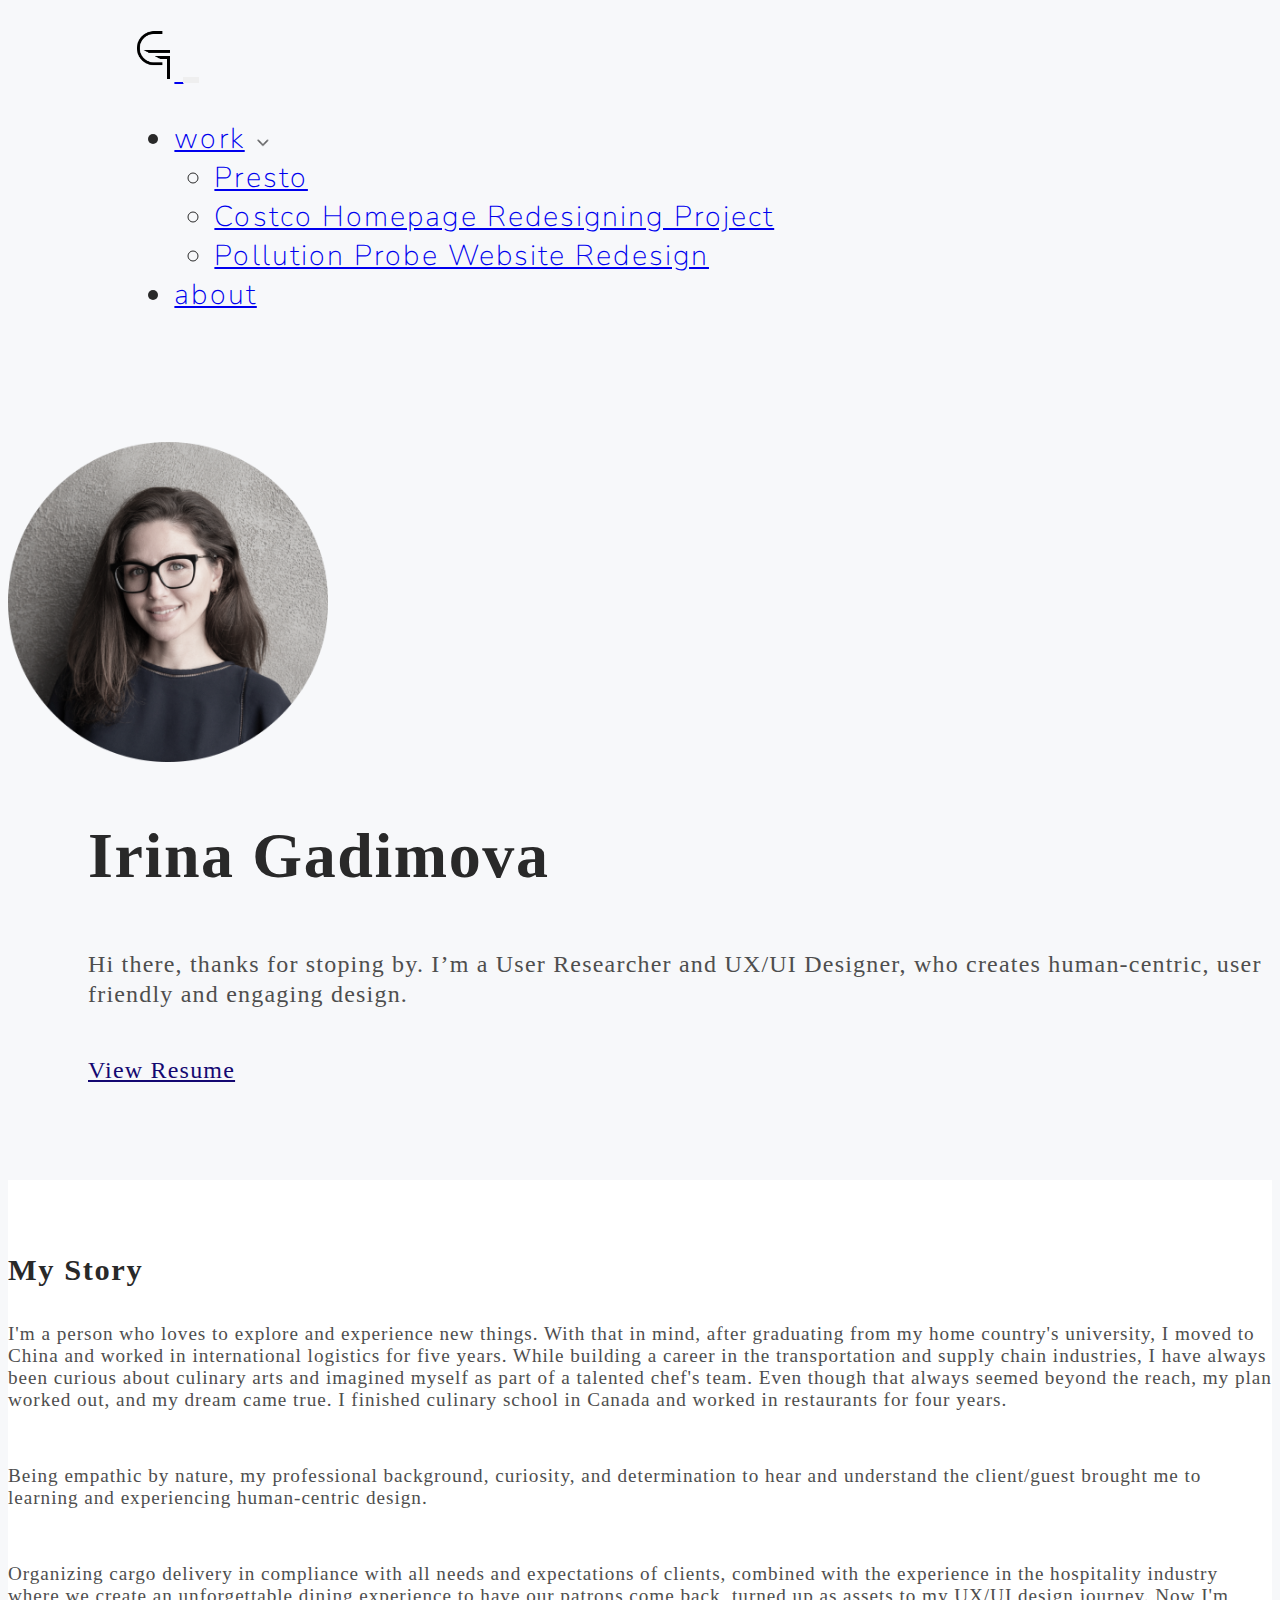
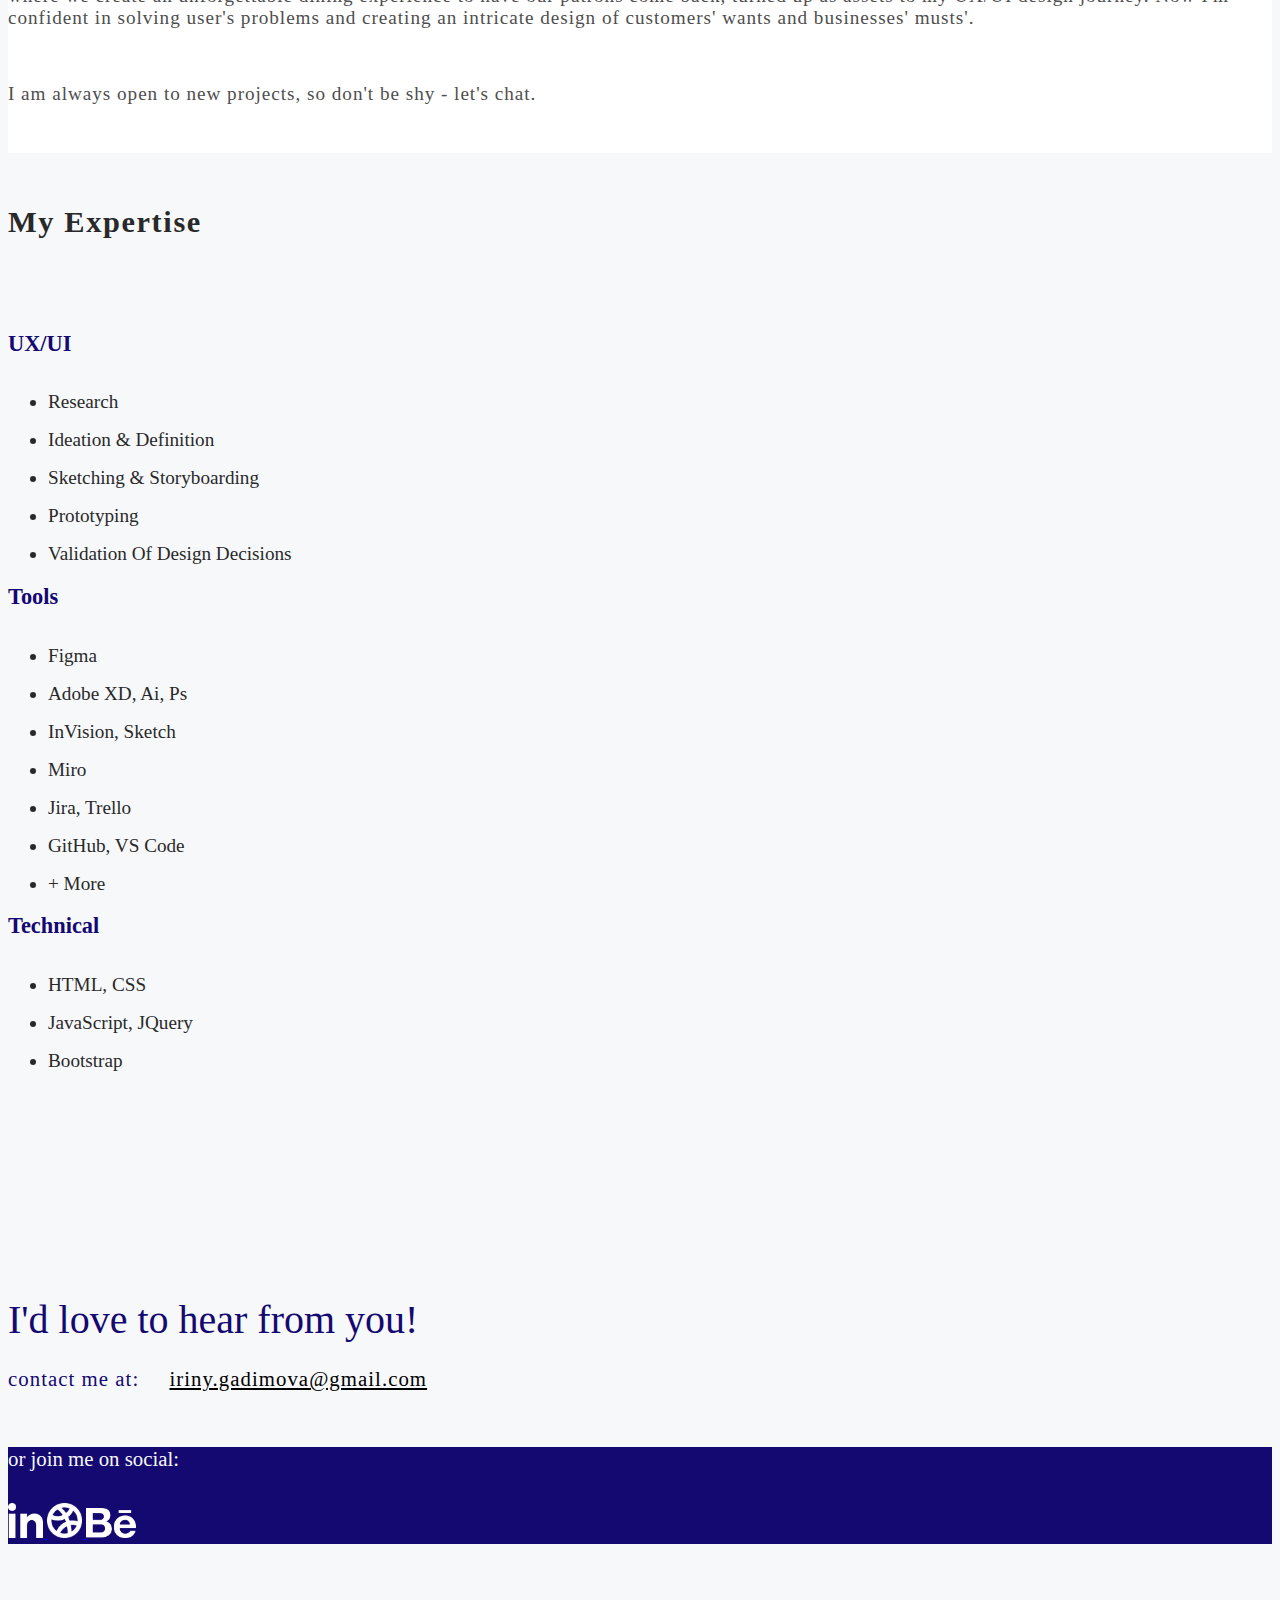
==== commit cdf6a2ab: "commit" ====
--- a/Views/about.html
+++ b/Views/about.html
@@ -67,7 +67,7 @@
     <!-- Bio Top Part -->
     <div class="row top_row">
         <div class="col-3 offset-2">
-            <img class="image-fluid pic" src="../Assets/Images/Profile_img.png" alt="Irina_Gadimova">
+            <img class="image-fluid pic" src="../Assets/Images/About_Portrait.png" alt="Irina_Gadimova">
         </div>
         <div class="col-5 right">
             <h1 class='IG'>Irina Gadimova</h1>
--- a/styles/style.css
+++ b/styles/style.css
@@ -505,7 +505,6 @@
     font-style: normal;
     font-weight: 500;
     font-size: 2.5rem;
-    text-transform: capitalize;
     color: #140871;
 }
 
